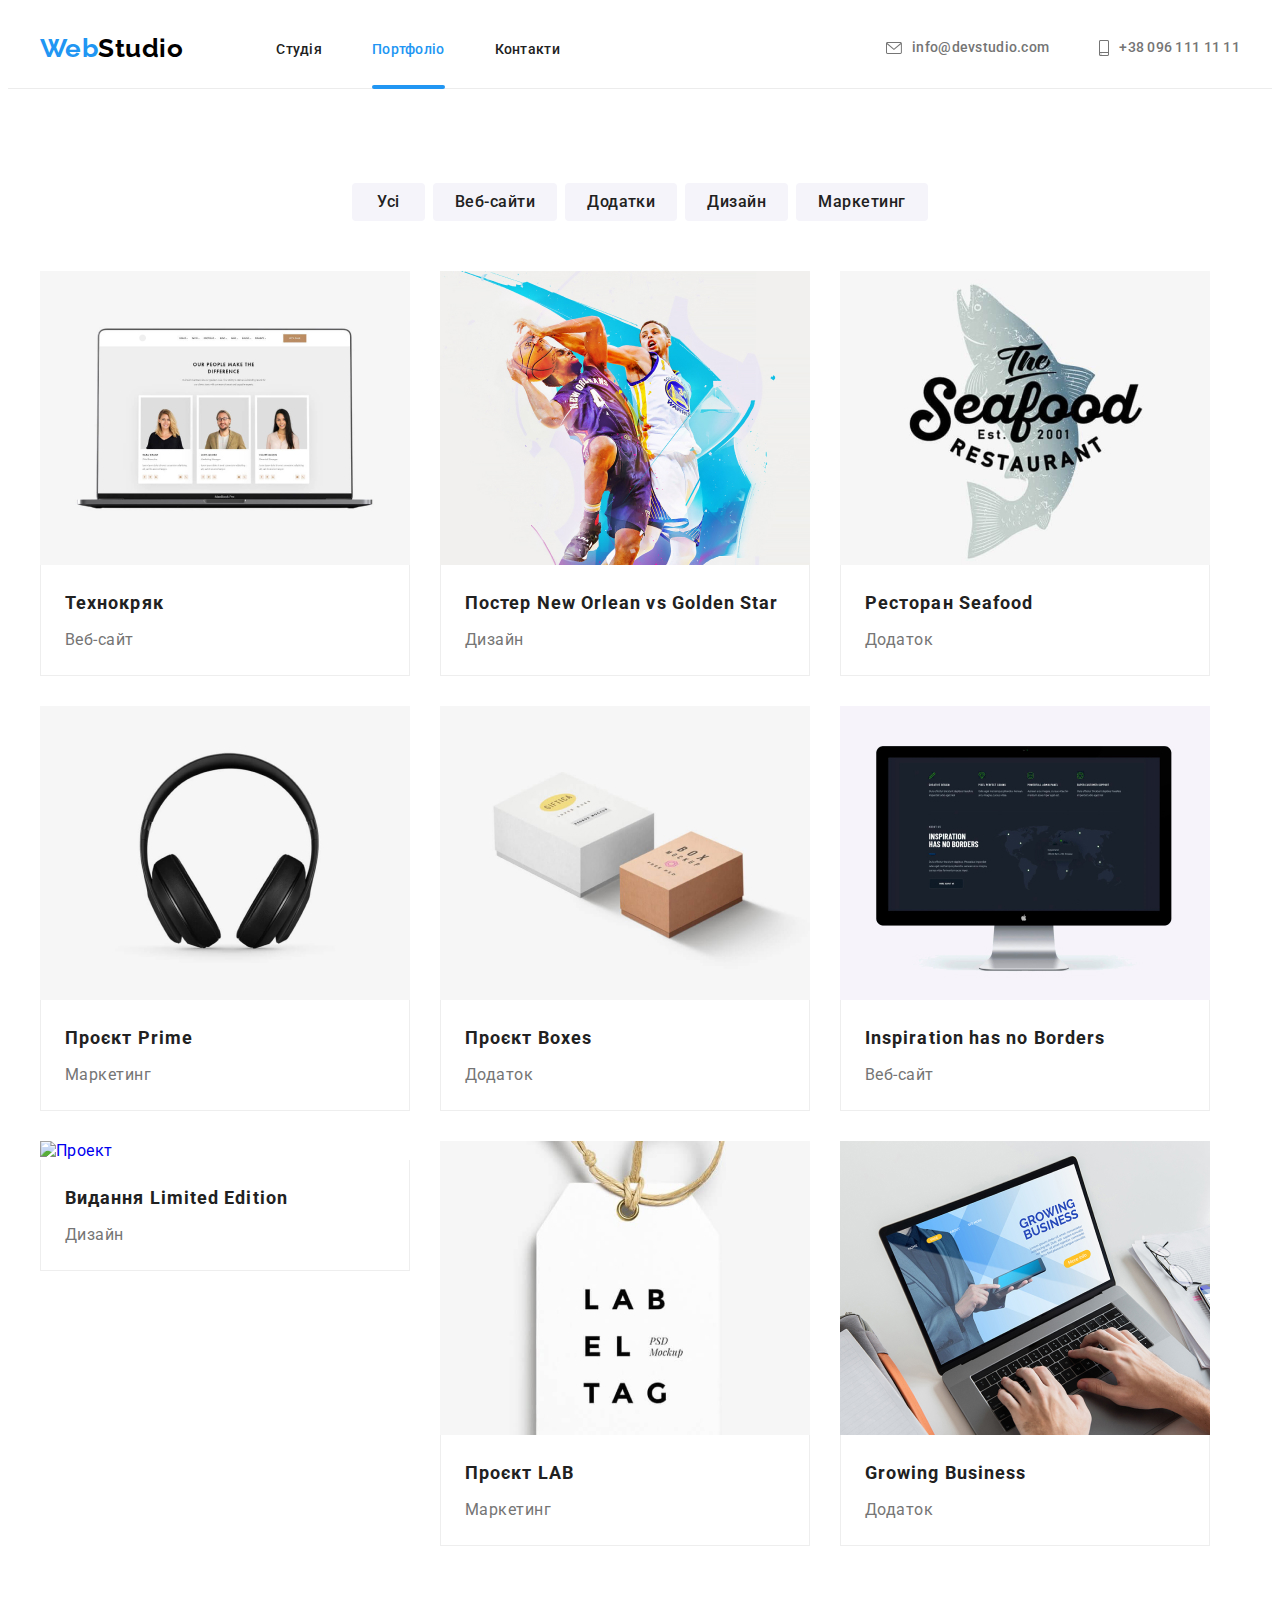
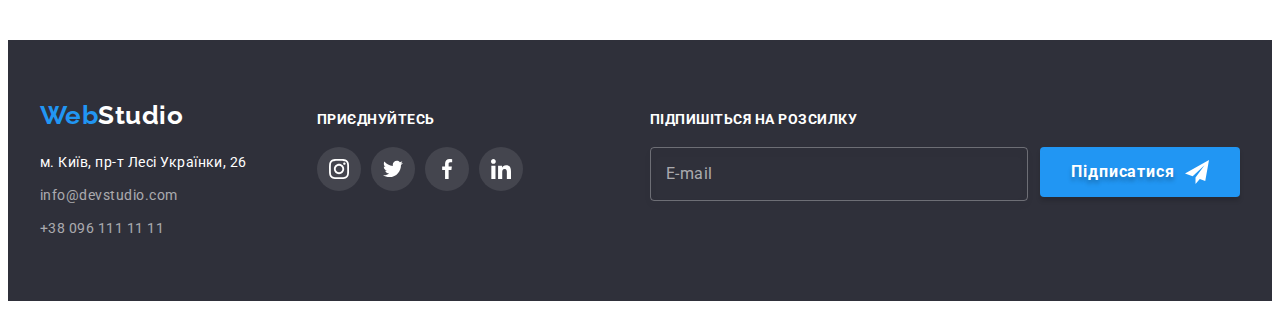
==== portfolio.html @ ade1cc15 "start" ====
<!DOCTYPE html>
<html lang="uk">
  <head>
    <meta charset="UTF-8" />
    <meta http-equiv="X-UA-Compatible" content="IE=edge" />
    <meta name="viewport" content="width=device-width, initial-scale=1.0" />
    <title>Портфоліо</title>
    <link rel="preconnect" href="https://fonts.googleapis.com" />
    <link rel="preconnect" href="https://fonts.gstatic.com" crossorigin />
    <link
      href="https://fonts.googleapis.com/css2?family=Raleway:wght@700&family=Roboto:wght@400;500;700;900&display=swap"
      rel="stylesheet"
    />
    <link
      rel="stylesheet"
      href="https://cdnjs.cloudflare.com/ajax/libs/modern-normalize/1.1.0/modern-normalize.min.css"
      integrity="sha512-wpPYUAdjBVSE4KJnH1VR1HeZfpl1ub8YT/NKx4PuQ5NmX2tKuGu6U/JRp5y+Y8XG2tV+wKQpNHVUX03MfMFn9Q=="
      crossorigin="anonymous"
      referrerpolicy="no-referrer"
    />
    <link rel="stylesheet" href="./css/main.min.css" />
  </head>
  <body>
    <header class="header">
      <div class="container header__container">
        <a class="logo header__logo" href="./index.html"
          >Web<span class="logo-part--color-dark">Studio</span></a
        >

        <nav class="navigation">
          <ul class="menu">
            <li class="menu__item"><a href="./index.html" class="menu__link">Студія</a></li>
            <li class="menu__item">
              <a href="./portfolio.html" class="menu__link current">Портфоліо</a>
            </li>
            <li class="menu__item"><a href="#" class="menu__link">Контакти</a></li>
          </ul>
        </nav>

        <ul class="contacts header__contacts">
          <li class="contacts__item">
            <a class="contacts__link" href="mailto:info@devstudio.com">
              <svg class="contacts__icon" width="16" height="12">
                <use href="./images/symbol-defs.svg#icon-mail-1"></use>
              </svg>
              info@devstudio.com</a
            >
          </li>
          <li class="contacts__item">
            <a class="contacts__link" href="tel:+380961111111">
              <svg class="contacts__icon" width="10" height="16">
                <use href="./images/symbol-defs.svg#icon-tell-1"></use>
              </svg>
              +38 096 111 11 11</a
            >
          </li>
        </ul>
      </div>
    </header>

    <main>
      <!--Портфоліо-->
      <section class="portfolio section">
        <div class="container">
          <h1 class="title-section hidden">Portfolio</h1>

          <ul class="filters-list">
            <li>
              <button type="button" class="btn-secondary btn-secondary--all">Усі</button>
            </li>
            <li>
              <button type="button" class="btn-secondary">Веб-сайти</button>
            </li>
            <li>
              <button type="button" class="btn-secondary">Додатки</button>
            </li>
            <li>
              <button type="button" class="btn-secondary">Дизайн</button>
            </li>
            <li>
              <button type="button" class="btn-secondary">Маркетинг</button>
            </li>
          </ul>

          <ul class="grid-portfolio">
            <li class="grid-portfolio__item">
              <article class="project">
                <a href="#" class="project__link">
                  <div class="thumb">
                    <img
                      class="thumb__image"
                      src="./images/project-1.jpg"
                      alt="Проект"
                      width="370"
                    />
                    <p class="thumb__overlay">
                      Ресурс пропонує комплексні пропозиції з різним рівнем функціоналу та сервісів. Все це дозволить відвідувачу отримати вичерпні відомості про компанію чи приватну особу.
                    </p>
                  </div>
                  <div class="project__card">
                    <h2 class="project__card-title">Технокряк</h2>
                    <p class="project__card-text">Веб-сайт</p>
                  </div>
                </a>
              </article>
            </li>

            <li class="grid-portfolio__item">
              <article class="project">
                <a href="#" class="project__link">
                  <div class="thumb">
                    <img
                      class="thumb__image"
                      src="./images/project-2.jpg"
                      alt="Проект"
                      width="370"
                    />
                    <p class="thumb__overlay">
                      Lorem ipsum dolor sit, amet consectetur adipisicing elit. Magni aspernatur
                      totam maxime molestias porro labore sed? Aliquid rerum adipisci nulla? Itaque
                      suscipit beatae, nulla quo dolore illum in eum neque placeat recusandae.
                    </p>
                  </div>
                  <div class="project__card">
                    <h2 class="project__card-title">Постер New Orlean vs Golden Star</h2>
                    <p class="project__card-text">Дизайн</p>
                  </div>
                </a>
              </article>
            </li>

            <li class="grid-portfolio__item">
              <article class="project">
                <a href="#" class="project__link">
                  <div class="thumb">
                    <img
                      class="thumb__image"
                      src="./images/project-3.jpg"
                      alt="Проект"
                      width="370"
                    />
                    <p class="thumb__overlay">
                      Lorem ipsum dolor sit amet consectetur adipisicing elit. Cupiditate architecto
                      quia porro consequatur maxime corrupti libero soluta, nulla enim numquam
                      ratione at!
                    </p>
                  </div>
                  <div class="project__card">
                    <h2 class="project__card-title">Ресторан Seafood</h2>
                    <p class="project__card-text">Додаток</p>
                  </div>
                </a>
              </article>
            </li>

            <li class="grid-portfolio__item">
              <article class="project">
                <a href="#" class="project__link">
                  <div class="thumb">
                    <img
                      class="thumb__image"
                      src="./images/project-4.jpg"
                      alt="Проект"
                      width="370"
                    />
                    <p class="thumb__overlay">
                      Lorem ipsum dolor, sit amet consectetur adipisicing elit. Saepe beatae
                      suscipit quos fugit maxime. Expedita ex pariatur repellendus nobis quia fugiat
                      nostrum?
                    </p>
                  </div>
                  <div class="project__card">
                    <h2 class="project__card-title">Проєкт Prime</h2>
                    <p class="project__card-text">Маркетинг</p>
                  </div>
                </a>
              </article>
            </li>

            <li class="grid-portfolio__item">
              <article class="project">
                <a href="#" class="project__link">
                  <div class="thumb">
                    <img
                      class="thumb__image"
                      src="./images/project-5.jpg"
                      alt="Проект"
                      width="370"
                    />
                    <p class="thumb__overlay">
                      Lorem ipsum dolor sit, amet consectetur adipisicing elit. Modi fugit,
                      aspernatur laudantium ex hic culpa dignissimos vel, asperiores earum
                      repudiandae corporis? Autem.
                    </p>
                  </div>
                  <div class="project__card">
                    <h2 class="project__card-title">Проєкт Boxes</h2>
                    <p class="project__card-text">Додаток</p>
                  </div>
                </a>
              </article>
            </li>

            <li class="grid-portfolio__item">
              <article class="project">
                <a href="#" class="project__link">
                  <div class="thumb">
                    <img
                      class="thumb__image"
                      src="./images/project-6.jpg"
                      alt="Проект"
                      width="370"
                    />
                    <p class="thumb__overlay">
                      Lorem ipsum dolor sit, amet consectetur adipisicing elit. Quidem, temporibus!
                      Architecto quasi doloremque temporibus iure, ut deleniti. Deserunt, neque
                      vitae? Rem, alias!
                    </p>
                  </div>
                  <div class="project__card">
                    <h2 class="project__card-title">Inspiration has no Borders</h2>
                    <p class="project__card-text">Веб-сайт</p>
                  </div>
                </a>
              </article>
            </li>

            <li class="grid-portfolio__item">
              <article class="project">
                <a href="#" class="project__link">
                  <div class="thumb">
                    <img
                      class="thumb__image"
                      src="./images/project-7.jpg"
                      alt="Проект"
                      width="370"
                    />
                    <p class="thumb__overlay">
                      Lorem ipsum dolor sit amet consectetur adipisicing elit. Voluptas molestiae nobis distinctio officia veritatis quisquam nostrum, velit tempore dolorum. Cumque, dolorem similique.
                    </p>
                  </div>
                  <div class="project__card">
                    <h2 class="project__card-title">Видання Limited Edition</h2>
                    <p class="project__card-text">Дизайн</p>
                  </div>
                </a>
              </article>
            </li>

            <li class="grid-portfolio__item">
              <article class="project">
                <a href="#" class="project__link">
                  <div class="thumb">
                    <img
                      class="thumb__image"
                      src="./images/project-8.jpg"
                      alt="Проект"
                      width="370"
                    />
                    <p class="thumb__overlay">
                      Lorem ipsum dolor sit amet, consectetur adipisicing elit. Voluptatum at quam
                      ad. Impedit tenetur quidem itaque quaerat ipsa quasi sequi quia nesciunt.
                    </p>
                  </div>
                  <div class="project__card">
                    <h2 class="project__card-title">Проєкт LAB</h2>
                    <p class="project__card-text">Маркетинг</p>
                  </div>
                </a>
              </article>
            </li>

            <li class="grid-portfolio__item">
              <article class="project">
                <a href="#" class="project__link">
                  <div class="thumb">
                    <img
                      class="thumb__image"
                      src="./images/project-9.jpg"
                      alt="Проект"
                      width="370"
                    />
                    <p class="thumb__overlay">
                      Lorem ipsum dolor, sit amet consectetur adipisicing elit. Eligendi nemo
                      expedita ipsam quasi illo iure, nostrum sint quidem labore saepe. Fuga, sequi!
                    </p>
                  </div>
                  <div class="project__card">
                    <h2 class="project__card-title">Growing Business</h2>
                    <p class="project__card-text">Додаток</p>
                  </div>
                </a>
              </article>
            </li>
          </ul>
        </div>
      </section>
    </main>

    <footer class="footer">
      <div class="container footer__container">
        <div class="footer__logo-address-wrap">
          <a class="logo footer__logo" href="./index.html"
            >Web<span class="logo-part--color-light">Studio</span></a
          >
          <address class="address">
            <ul class="address__list">
              <li class="address__item">
                <a
                  class="address__link-address"
                  href="https://goo.gl/maps/nndKzAuQ2RMjYdHf6"
                  target="_blank"
                  rel="noreferrer noopener"
                  >м. Київ, пр-т Лесі Українки, 26</a
                >
              </li>
              <li class="address__item">
                <a href="mailto:info@devstudio.com" class="address__link">info@devstudio.com</a>
              </li>
              <li class="address__item">
                <a href="tel:+380961111111" class="address__link">+38 096 111 11 11</a>
              </li>
            </ul>
          </address>
        </div>

        <div class="social footer__social">
          <p class="social__title">приєднуйтесь</p>
          <ul class="social__list">
            <li class="social__item">
              <a class="social__link" href="#" target="_blank" rel="noreferrer noopener">
                <svg class="social__icon" width="20" height="20">
                  <use href="./images/symbol-defs.svg#icon-instagram-1"></use>
                </svg>
              </a>
            </li>
            <li class="social__item">
              <a class="social__link" href="#" target="_blank" rel="noreferrer noopener">
                <svg class="social__icon" width="20" height="20">
                  <use href="./images/symbol-defs.svg#icon-twiter-1"></use>
                </svg>
              </a>
            </li>
            <li class="social__item">
              <a class="social__link" href="#" target="_blank" rel="noreferrer noopener">
                <svg class="social__icon" width="20" height="20">
                  <use href="./images/symbol-defs.svg#icon-facebook-1"></use>
                </svg>
              </a>
            </li>
            <li class="social__item">
              <a class="social__link" href="#" target="_blank" rel="noreferrer noopener">
                <svg class="social__icon" width="20" height="20">
                  <use href="./images/symbol-defs.svg#icon-linkedin-1"></use>
                </svg>
              </a>
            </li>
          </ul>
        </div>

        <div class="form-wrap footer__form-wrap">
          <p class="form-wrap_title">Підпишіться на розсилку</p>
          <form class="footer-form">
            <div class="footer-form__field">
              <input
                type="email"
                class="footer-form__input"
                name="email"
                id="footer-email"
                placeholder=" "
                required
              />
              <label for="footer-email" class="footer-form__label">E-mail</label>
            </div>

            <!-- <label class="footer-input-label">
              <input type="email" class="footer-input" name="email" placeholder="E-mail" />
            </label> -->

            <button class="btn-primary footer-form__btn-primary" type="submit">
              Підписатися
              <svg class="footer-btn-icon" width="24" height="24">
                <use href="./images/symbol-defs.svg#icon-send"></use>
              </svg>
            </button>
          </form>
        </div>
      </div>
    </footer>
  </body>
</html>
---- css/main.min.css ----
:root{--primary-text-color: #757575;--title-text-color: #212121;--accent-color: #2196f3;--primary-white-color: #ffffff;--tra: 250ms cubic-bezier(0.4, 0, 0.2, 1)}h1,h2,h3,h4,h5,h6,p{margin:0}ul{list-style:none;margin:0;padding:0}.link{text-decoration:none}img{display:block;max-width:100%;height:auto}.hidden{position:absolute;width:1px;height:1px;margin:-1px;padding:0;overflow:hidden;border:0;clip:rect(0 0 0 0)}body{background-color:var(--primary-white-color);color:var(--primary-text-color);font-family:"Roboto",sans-serif;letter-spacing:.03em}.container{width:1200px;padding-left:15px;padding-right:15px;margin:0 auto}.logo{color:var(--accent-color);font-family:"Raleway",sans-serif;font-weight:700;font-size:26px;line-height:1.19;text-decoration:none}.logo-part--color-dark{color:#000}.logo-part--color-light{color:var(--primary-white-color)}.btn-primary{cursor:pointer;width:216px;height:50px;color:var(--primary-white-color);background-color:var(--accent-color);font-family:inherit;font-weight:700;font-size:16px;line-height:1.88;letter-spacing:.06em;text-shadow:0px 4px 4px rgba(0,0,0,.25);border:none;border-radius:4px;-webkit-box-shadow:0px 4px 4px rgba(0,0,0,.15);box-shadow:0px 4px 4px rgba(0,0,0,.15);-webkit-transition:background-color var(--tra);transition:background-color var(--tra)}.btn-primary:hover,.btn-primary:focus{background-color:#188ce8}.btn-secondary{cursor:pointer;padding:6px 22px;color:var(--title-text-color);background-color:#f5f4fa;font-family:inherit;font-weight:500;font-size:16px;line-height:1.63;letter-spacing:.03em;border:none;border-radius:4px;-webkit-transition:color var(--tra),background-color var(--tra),-webkit-box-shadow var(--tra);transition:color var(--tra),background-color var(--tra),-webkit-box-shadow var(--tra);transition:color var(--tra),background-color var(--tra),box-shadow var(--tra);transition:color var(--tra),background-color var(--tra),box-shadow var(--tra),-webkit-box-shadow var(--tra)}.btn-secondary:hover,.btn-secondary:focus{color:var(--primary-white-color);background-color:var(--accent-color);-webkit-box-shadow:0px 3px 1px rgba(0,0,0,.1),0px 1px 2px rgba(0,0,0,.08),0px 2px 2px rgba(0,0,0,.12);box-shadow:0px 3px 1px rgba(0,0,0,.1),0px 1px 2px rgba(0,0,0,.08),0px 2px 2px rgba(0,0,0,.12)}.btn-secondary--all{padding:6px 25px}.section{padding-top:94px;padding-bottom:94px}.title-section{color:var(--title-text-color);font-size:36px;line-height:1.17;text-align:center}.backdrop{position:fixed;top:0;left:0;width:100%;height:100%;background-color:rgba(0,0,0,.2);-webkit-transition:opacity var(--tra),visibility var(--tra);transition:opacity var(--tra),visibility var(--tra)}.backdrop.is-hidden{opacity:0;visibility:hidden;pointer-events:none}.modal{position:absolute;top:50%;left:50%;-webkit-transform:translate(-50%, -50%) scale(1) rotate(0);transform:translate(-50%, -50%) scale(1) rotate(0);-webkit-transition:border-radius var(--tra),-webkit-transform var(--tra),-webkit-box-shadow var(--tra);transition:border-radius var(--tra),-webkit-transform var(--tra),-webkit-box-shadow var(--tra);transition:transform var(--tra),border-radius var(--tra),box-shadow var(--tra);transition:transform var(--tra),border-radius var(--tra),box-shadow var(--tra),-webkit-transform var(--tra),-webkit-box-shadow var(--tra);padding:40px;min-width:528px;min-height:581px;background-color:var(--primary-white-color);border-radius:4px;-webkit-box-shadow:0px 1px 3px rgba(0,0,0,.12),0px 1px 1px rgba(0,0,0,.14),0px 2px 1px rgba(0,0,0,.2);box-shadow:0px 1px 3px rgba(0,0,0,.12),0px 1px 1px rgba(0,0,0,.14),0px 2px 1px rgba(0,0,0,.2)}.backdrop.is-hidden .modal{-webkit-transform:translate(-50%, -50%) scale(1.5) rotate(-360deg);transform:translate(-50%, -50%) scale(1.5) rotate(-360deg);border-radius:50%}.modal-close{position:absolute;top:8px;right:8px;width:30px;height:30px;display:-webkit-box;display:-ms-flexbox;display:flex;-webkit-box-pack:center;-ms-flex-pack:center;justify-content:center;-webkit-box-align:center;-ms-flex-align:center;align-items:center;cursor:pointer;color:#000;background-color:var(--primary-white-color);border:1px solid rgba(0,0,0,.1);border-radius:50%;-webkit-transition:background-color var(--tra),color var(--tra);transition:background-color var(--tra),color var(--tra)}.modal-close:hover,.modal-close:focus{color:var(--accent-color)}.modal-close-icon{fill:currentColor}.modal-title{font-weight:700;font-size:20px;line-height:1.15;text-align:center;color:var(--title-text-color);margin-bottom:12px}.input-label{display:block;margin-bottom:4px;font-size:12px;line-height:1.1666666667;letter-spacing:.01em}.form-field{position:relative;margin-bottom:10px}.form-input{width:100%;height:40px;padding-left:42px;color:#000;border:1px solid rgba(33,33,33,.2);border-radius:4px;background-color:rgba(0,0,0,0);outline:rgba(0,0,0,0);-webkit-transition:border-color var(--tra);transition:border-color var(--tra)}.form-input:focus{border-color:var(--accent-color)}.form-input:not(:focus):not(:-moz-placeholder-shown):invalid{border:1px solid rgba(235,16,16,.781)}.form-input:not(:focus):not(:-ms-input-placeholder):invalid{border:1px solid rgba(235,16,16,.781)}.form-input:not(:focus):not(:placeholder-shown):invalid{border:1px solid rgba(235,16,16,.781)}.form-icon{position:absolute;left:12px;top:50%;-webkit-transform:translateY(-50%);transform:translateY(-50%);-webkit-transition:fill var(--tra);transition:fill var(--tra)}.form-input:focus+.form-icon{fill:var(--accent-color)}.form-comment{width:100%;height:120px;padding:12px 16px;margin-bottom:20px;border:1px solid rgba(33,33,33,.2);border-radius:4px;resize:none;background-color:rgba(0,0,0,0);outline:rgba(0,0,0,0);-webkit-transition:border-color var(--tra);transition:border-color var(--tra)}.form-comment:focus{border-color:var(--accent-color)}.form-comment::-webkit-input-placeholder{font-size:12px;line-height:1.1666666667;letter-spacing:.01em;color:rgba(117,117,117,.5)}.form-comment::-moz-placeholder{font-size:12px;line-height:1.1666666667;letter-spacing:.01em;color:rgba(117,117,117,.5)}.form-comment:-ms-input-placeholder{font-size:12px;line-height:1.1666666667;letter-spacing:.01em;color:rgba(117,117,117,.5)}.form-comment::-ms-input-placeholder{font-size:12px;line-height:1.1666666667;letter-spacing:.01em;color:rgba(117,117,117,.5)}.form-comment::placeholder{font-size:12px;line-height:1.1666666667;letter-spacing:.01em;color:rgba(117,117,117,.5)}.form-checkbox{position:absolute;left:25px;top:10px}.checkbox-label{position:relative;display:-webkit-box;display:-ms-flexbox;display:flex;-webkit-box-pack:center;-ms-flex-pack:center;justify-content:center;-webkit-box-align:center;-ms-flex-align:center;align-items:center;margin-bottom:30px;font-size:14px;line-height:1.7142857143}.checkbox-icon{width:16px;height:15px;margin-right:7px;border:2px solid var(--title-text-color);border-radius:2px;-webkit-box-shadow:0px 4px 4px rgba(0,0,0,.25);box-shadow:0px 4px 4px rgba(0,0,0,.25);display:-webkit-box;display:-ms-flexbox;display:flex;-webkit-box-pack:center;-ms-flex-pack:center;justify-content:center;-webkit-box-align:center;-ms-flex-align:center;align-items:center;fill:rgba(0,0,0,0);-webkit-transition:background-color var(--tra),border var(--tra),fill var(--tra),border-color var(--tra),-webkit-box-shadow var(--tra);transition:background-color var(--tra),border var(--tra),fill var(--tra),border-color var(--tra),-webkit-box-shadow var(--tra);transition:background-color var(--tra),border var(--tra),box-shadow var(--tra),fill var(--tra),border-color var(--tra);transition:background-color var(--tra),border var(--tra),box-shadow var(--tra),fill var(--tra),border-color var(--tra),-webkit-box-shadow var(--tra)}.form-checkbox:checked+.checkbox-icon{background-color:var(--accent-color);border:none;-webkit-box-shadow:none;box-shadow:none;fill:var(--primary-white-color)}.form-checkbox:focus+.checkbox-icon{border-color:var(--accent-color)}.checkbox-label .checkbox-policy{display:block;margin-left:7px;text-decoration:underline;color:var(--accent-color)}.modal .btn-primary{width:200px;display:block;margin:0 auto}.header{border-bottom:1px solid #ececec}.header__container{display:-webkit-box;display:-ms-flexbox;display:flex;-webkit-box-align:center;-ms-flex-align:center;align-items:center}.header__logo{margin-right:93px}.menu{display:-webkit-box;display:-ms-flexbox;display:flex;gap:50px}.menu__link{padding-top:32px;padding-bottom:32px;color:var(--title-text-color);font-weight:500;font-size:14px;line-height:1.14;letter-spacing:.02em;text-decoration:none;-webkit-transition:color var(--tra);transition:color var(--tra)}.menu__link:hover,.menu__link:focus{color:var(--accent-color)}.menu__link.current{position:relative;color:var(--accent-color)}.menu__link.current::after{position:absolute;left:0;bottom:0;content:"";width:100%;height:4px;background-color:var(--accent-color);border-radius:2px}.contacts{display:-webkit-box;display:-ms-flexbox;display:flex;gap:50px}.header__contacts{margin-left:auto}.contacts__link{display:-webkit-box;display:-ms-flexbox;display:flex;gap:10px;-webkit-box-pack:center;-ms-flex-pack:center;justify-content:center;-webkit-box-align:center;-ms-flex-align:center;align-items:center;padding-top:32px;padding-bottom:32px;color:var(--primary-text-color);font-weight:500;font-size:14px;line-height:1.14;letter-spacing:.02em;text-decoration:none;-webkit-transition:color var(--tra);transition:color var(--tra)}.contacts__link:hover,.contacts__link:focus{color:var(--accent-color)}.contacts__icon{fill:currentColor}.hero{max-width:1600px;height:600px;margin:0 auto;padding-top:200px;padding-bottom:200px;text-align:center;background-color:#c4c4c4;background-image:-webkit-gradient(linear, left top, left bottom, from(rgba(47, 48, 58, 0.4)), to(rgba(47, 48, 58, 0.4))),url(../images/header-img.jpg);background-image:linear-gradient(rgba(47, 48, 58, 0.4), rgba(47, 48, 58, 0.4)),url(../images/header-img.jpg);background-repeat:no-repeat;background-position:center;background-size:cover}.hero__title{margin-bottom:30px;color:var(--primary-white-color);font-weight:900;font-size:44px;line-height:1.36;letter-spacing:.06em;text-transform:uppercase}.feature__list{display:-webkit-box;display:-ms-flexbox;display:flex;gap:30px}.feature__item{display:block;width:calc((100% - 90px)/4)}.feature__icon-wrap{height:120px;display:-webkit-box;display:-ms-flexbox;display:flex;-webkit-box-pack:center;-ms-flex-pack:center;justify-content:center;-webkit-box-align:center;-ms-flex-align:center;align-items:center;margin-bottom:30px;background:#f5f4fa;border-radius:4px}.feature__title{margin-bottom:10px;color:var(--title-text-color);font-size:14px;line-height:1.14;text-transform:uppercase}.feature__text{font-size:14px;line-height:1.71}.job{padding-top:0}.title-section--job{margin-bottom:50px}.job__list{display:-webkit-box;display:-ms-flexbox;display:flex;gap:30px}.job__item{position:relative}.job__title{position:absolute;bottom:0;left:0;width:100%;padding-top:27px;padding-bottom:27px;color:var(--primary-white-color);font-size:14px;line-height:1.1428571429;text-align:center;text-transform:uppercase;background:rgba(47,48,58,.8)}.team{background:#f5f4fa}.title-section--team{margin-bottom:50px}.grid-team{display:-webkit-box;display:-ms-flexbox;display:flex;gap:30px}.grid-team__item{background:var(--primary-white-color);-webkit-box-shadow:0px 1px 3px rgba(0,0,0,.12),0px 1px 1px rgba(0,0,0,.14),0px 2px 1px rgba(0,0,0,.2);box-shadow:0px 1px 3px rgba(0,0,0,.12),0px 1px 1px rgba(0,0,0,.14),0px 2px 1px rgba(0,0,0,.2);border-radius:0px 0px 4px 4px}.person__card{padding-top:30px;padding-bottom:30px}.person__card-title{margin-bottom:10px;color:var(--title-text-color);font-weight:500;font-size:16px;line-height:1.19;text-align:center}.person__card-text{margin-bottom:16px;font-size:16px;line-height:1.19;text-align:center;letter-spacing:.03em}.soc-person{display:-webkit-box;display:-ms-flexbox;display:flex;-webkit-box-pack:center;-ms-flex-pack:center;justify-content:center;gap:10px}.soc-person__item{width:44px;height:44px}.soc-person__link{display:-webkit-box;display:-ms-flexbox;display:flex;-webkit-box-pack:center;-ms-flex-pack:center;justify-content:center;-webkit-box-align:center;-ms-flex-align:center;align-items:center;width:100%;height:100%;color:#afb1b8;background-color:var(--primary-white-color);border-radius:50%;-webkit-transition:color var(--tra),background-color var(--tra);transition:color var(--tra),background-color var(--tra)}.soc-person__link:hover,.soc-person__link:focus{color:var(--primary-white-color);background-color:var(--accent-color)}.soc-person__icon{fill:currentColor}.title-section--clients{margin-bottom:50px}.clients__list{display:-webkit-box;display:-ms-flexbox;display:flex;-webkit-box-pack:center;-ms-flex-pack:center;justify-content:center;gap:30px}.clients__item{width:170px;height:92px}.clients__link{display:-webkit-box;display:-ms-flexbox;display:flex;-webkit-box-pack:center;-ms-flex-pack:center;justify-content:center;-webkit-box-align:center;-ms-flex-align:center;align-items:center;width:100%;height:100%;color:#afb1b8;background-color:var(--primary-white-color);border:1px solid #afb1b8;border-radius:4px;-webkit-transition:color var(--tra),border-color var(--tra);transition:color var(--tra),border-color var(--tra)}.clients__link:hover,.clients__link:focus{color:var(--accent-color);border-color:var(--accent-color)}.clients__icon{fill:currentColor}.footer{padding-top:60px;padding-bottom:60px;background-color:#2f303a}.footer__container{display:-webkit-box;display:-ms-flexbox;display:flex;-webkit-box-align:baseline;-ms-flex-align:baseline;align-items:baseline}.footer__logo{display:block;margin-bottom:20px}.address__item{display:block}.address__item:not(:last-child){margin-bottom:9px}.address__link-address{color:var(--primary-white-color);font-style:normal;font-size:14px;line-height:1.71;text-decoration:none;-webkit-transition:color var(--tra);transition:color var(--tra)}.address__link-address:hover,.address__link-address:focus{color:var(--accent-color)}.address__link{color:rgba(255,255,255,.6);font-style:normal;font-size:14px;line-height:1.71;text-decoration:none;-webkit-transition:color var(--tra);transition:color var(--tra)}.address__link:hover,.address__link:focus{color:var(--accent-color)}.footer__social{margin-left:70px}.social__title,.form-wrap_title{margin-bottom:20px;font-weight:700;font-size:14px;line-height:1.1428571429;text-transform:uppercase;color:var(--primary-white-color)}.social__list{display:-webkit-box;display:-ms-flexbox;display:flex;gap:10px}.social__item{width:44px;height:44px}.social__link{display:-webkit-box;display:-ms-flexbox;display:flex;-webkit-box-pack:center;-ms-flex-pack:center;justify-content:center;-webkit-box-align:center;-ms-flex-align:center;align-items:center;width:100%;height:100%;color:var(--primary-white-color);background-color:rgba(255,255,255,.1);border-radius:50%;-webkit-transition:background-color var(--tra);transition:background-color var(--tra)}.social__link:hover,.social__link:focus{background-color:var(--accent-color)}.social__icon{fill:currentColor}.footer__form-wrap{margin-left:auto}.footer-form{display:-webkit-box;display:-ms-flexbox;display:flex;gap:12px}.footer-form__field{position:relative}.footer-form__input{width:358px;height:50px;padding-left:16px;font-size:16px;line-height:1.25;letter-spacing:.03em;color:rgba(255,255,255,.6);border:1px solid rgba(255,255,255,.3);-webkit-filter:drop-shadow(0px 4px 4px rgba(0, 0, 0, 0.15));filter:drop-shadow(0px 4px 4px rgba(0, 0, 0, 0.15));border-radius:4px;background-color:rgba(0,0,0,0);outline:rgba(0,0,0,0);-webkit-transition:border-color var(--tra);transition:border-color var(--tra)}.footer-form__input:not(:focus):not(:-moz-placeholder-shown):invalid{border:1px solid rgba(235,16,16,.781)}.footer-form__input:not(:focus):not(:-ms-input-placeholder):invalid{border:1px solid rgba(235,16,16,.781)}.footer-form__input:not(:focus):not(:placeholder-shown):invalid{border:1px solid rgba(235,16,16,.781)}.footer-form__input:focus{border-color:var(--accent-color)}.footer-form__label{position:absolute;left:16px;top:50%;-webkit-transform:translateY(-50%);transform:translateY(-50%);font-size:16px;line-height:1.25;letter-spacing:.03em;color:rgba(255,255,255,.6);-webkit-transition:color var(--tra),-webkit-transform var(--tra);transition:color var(--tra),-webkit-transform var(--tra);transition:transform var(--tra),color var(--tra);transition:transform var(--tra),color var(--tra),-webkit-transform var(--tra)}.footer-form__input:not(:-moz-placeholder-shown)+.footer-form__label{transform:translateY(-44px);color:var(--accent-color)}.footer-form__input:not(:-ms-input-placeholder)+.footer-form__label{transform:translateY(-44px);color:var(--accent-color)}.footer-form__input:focus+.footer-form__label,.footer-form__input:not(:placeholder-shown)+.footer-form__label{-webkit-transform:translateY(-44px);transform:translateY(-44px);color:var(--accent-color)}.footer-form__input:not(:focus)+.footer-form__label{color:rgba(255,255,255,.6)}.footer-form__btn-primary{display:-webkit-box;display:-ms-flexbox;display:flex;gap:10px;-webkit-box-pack:center;-ms-flex-pack:center;justify-content:center;-webkit-box-align:center;-ms-flex-align:center;align-items:center;width:200px}.footer-btn-icon{fill:var(--primary-white-color)}.filters-list{margin-bottom:50px;display:-webkit-box;display:-ms-flexbox;display:flex;gap:8px;-webkit-box-pack:center;-ms-flex-pack:center;justify-content:center}.grid-portfolio{display:-webkit-box;display:-ms-flexbox;display:flex;gap:30px;-ms-flex-wrap:wrap;flex-wrap:wrap}.project__link{display:block;text-decoration:none;-webkit-transition:-webkit-box-shadow var(--tra);transition:-webkit-box-shadow var(--tra);transition:box-shadow var(--tra);transition:box-shadow var(--tra), -webkit-box-shadow var(--tra)}.project__link:hover,.project__link:focus{-webkit-box-shadow:0px 1px 1px rgba(0,0,0,.12),0px 4px 4px rgba(0,0,0,.06),1px 4px 6px rgba(0,0,0,.16);box-shadow:0px 1px 1px rgba(0,0,0,.12),0px 4px 4px rgba(0,0,0,.06),1px 4px 6px rgba(0,0,0,.16)}.thumb{position:relative;overflow:hidden}.thumb__overlay{position:absolute;left:0;bottom:0;width:100%;height:100%;padding:63px 24px;font-size:18px;line-height:1.5555555556;color:var(--primary-white-color);background-color:rgba(33,150,243,.9);overflow:auto;-webkit-transform:translateY(100%);transform:translateY(100%);-webkit-transition:-webkit-transform var(--tra);transition:-webkit-transform var(--tra);transition:transform var(--tra);transition:transform var(--tra), -webkit-transform var(--tra)}.project__link:hover .thumb__overlay,.project__link:focus .thumb__overlay{-webkit-transform:translateY(0);transform:translateY(0)}.project__card{padding:20px 24px;border:1px solid #eee;border-top:none}.project__card-title{margin-bottom:4px;color:var(--title-text-color);font-size:18px;line-height:2;letter-spacing:.06em}.project__card-text{color:var(--primary-text-color);font-size:16px;line-height:1.88}/*# sourceMappingURL=main.min.css.map */
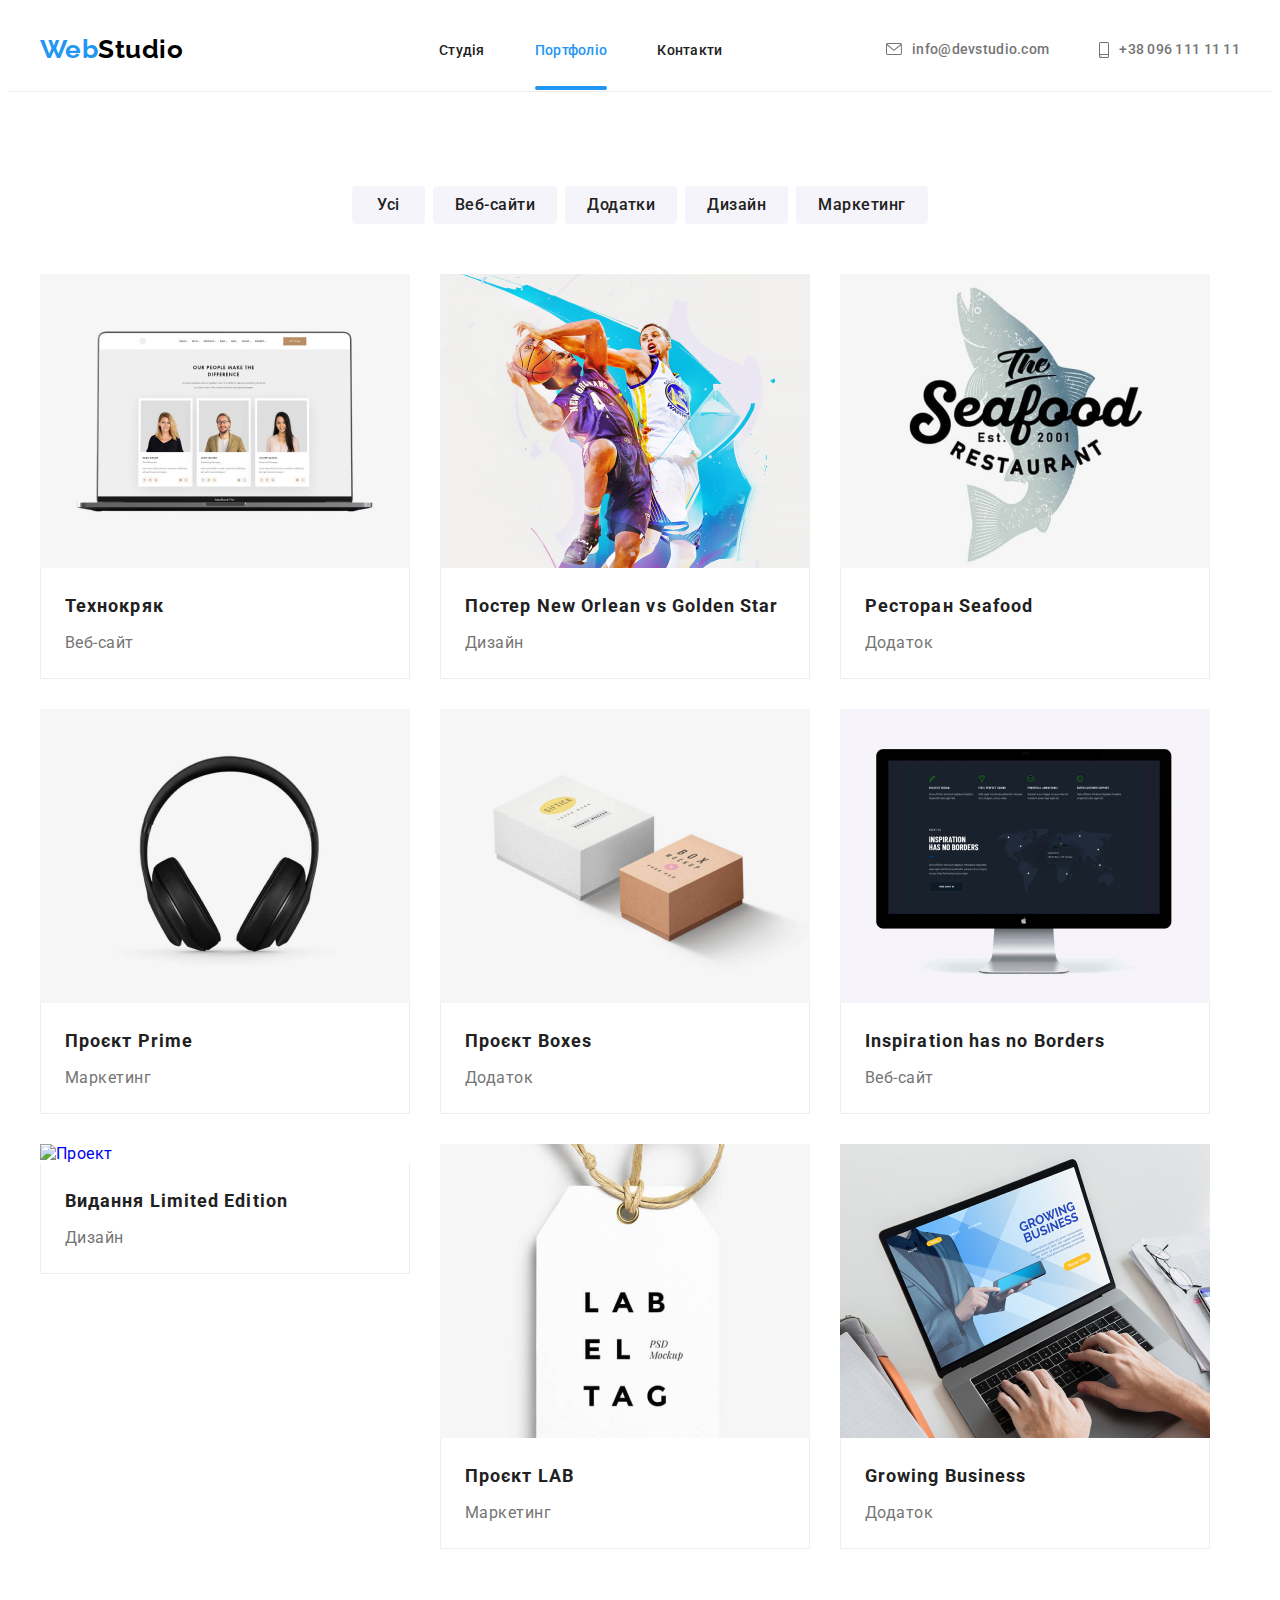
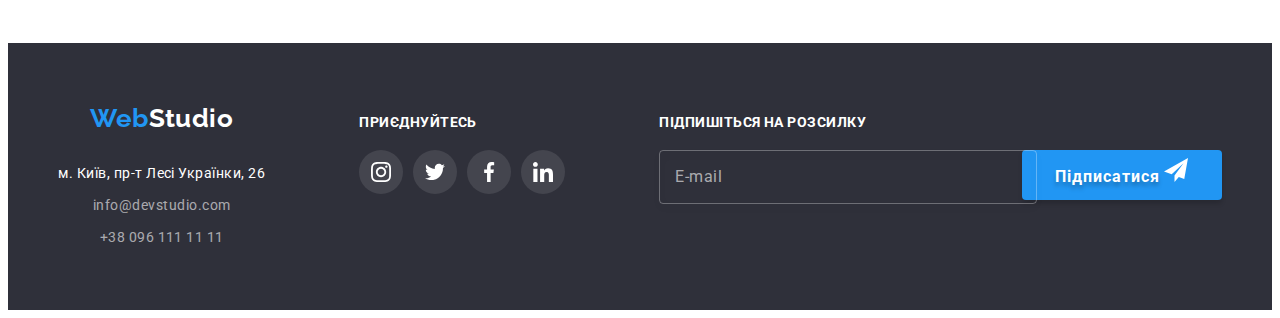
==== commit 72ab324b: "частина перша" ====
--- a/portfolio.html
+++ b/portfolio.html
@@ -2,8 +2,8 @@
 <html lang="uk">
   <head>
     <meta charset="UTF-8" />
+    <meta name="viewport" content="width=device-width, initial-scale=1.0" />
     <meta http-equiv="X-UA-Compatible" content="IE=edge" />
-    <meta name="viewport" content="width=device-width, initial-scale=1.0" />
     <title>Портфоліо</title>
     <link rel="preconnect" href="https://fonts.googleapis.com" />
     <link rel="preconnect" href="https://fonts.gstatic.com" crossorigin />
--- a/css/main.min.css
+++ b/css/main.min.css
@@ -1 +1 @@
-:root{--primary-text-color: #757575;--title-text-color: #212121;--accent-color: #2196f3;--primary-white-color: #ffffff;--tra: 250ms cubic-bezier(0.4, 0, 0.2, 1)}h1,h2,h3,h4,h5,h6,p{margin:0}ul{list-style:none;margin:0;padding:0}.link{text-decoration:none}img{display:block;max-width:100%;height:auto}.hidden{position:absolute;width:1px;height:1px;margin:-1px;padding:0;overflow:hidden;border:0;clip:rect(0 0 0 0)}body{background-color:var(--primary-white-color);color:var(--primary-text-color);font-family:"Roboto",sans-serif;letter-spacing:.03em}.container{width:1200px;padding-left:15px;padding-right:15px;margin:0 auto}.logo{color:var(--accent-color);font-family:"Raleway",sans-serif;font-weight:700;font-size:26px;line-height:1.19;text-decoration:none}.logo-part--color-dark{color:#000}.logo-part--color-light{color:var(--primary-white-color)}.btn-primary{cursor:pointer;width:216px;height:50px;color:var(--primary-white-color);background-color:var(--accent-color);font-family:inherit;font-weight:700;font-size:16px;line-height:1.88;letter-spacing:.06em;text-shadow:0px 4px 4px rgba(0,0,0,.25);border:none;border-radius:4px;-webkit-box-shadow:0px 4px 4px rgba(0,0,0,.15);box-shadow:0px 4px 4px rgba(0,0,0,.15);-webkit-transition:background-color var(--tra);transition:background-color var(--tra)}.btn-primary:hover,.btn-primary:focus{background-color:#188ce8}.btn-secondary{cursor:pointer;padding:6px 22px;color:var(--title-text-color);background-color:#f5f4fa;font-family:inherit;font-weight:500;font-size:16px;line-height:1.63;letter-spacing:.03em;border:none;border-radius:4px;-webkit-transition:color var(--tra),background-color var(--tra),-webkit-box-shadow var(--tra);transition:color var(--tra),background-color var(--tra),-webkit-box-shadow var(--tra);transition:color var(--tra),background-color var(--tra),box-shadow var(--tra);transition:color var(--tra),background-color var(--tra),box-shadow var(--tra),-webkit-box-shadow var(--tra)}.btn-secondary:hover,.btn-secondary:focus{color:var(--primary-white-color);background-color:var(--accent-color);-webkit-box-shadow:0px 3px 1px rgba(0,0,0,.1),0px 1px 2px rgba(0,0,0,.08),0px 2px 2px rgba(0,0,0,.12);box-shadow:0px 3px 1px rgba(0,0,0,.1),0px 1px 2px rgba(0,0,0,.08),0px 2px 2px rgba(0,0,0,.12)}.btn-secondary--all{padding:6px 25px}.section{padding-top:94px;padding-bottom:94px}.title-section{color:var(--title-text-color);font-size:36px;line-height:1.17;text-align:center}.backdrop{position:fixed;top:0;left:0;width:100%;height:100%;background-color:rgba(0,0,0,.2);-webkit-transition:opacity var(--tra),visibility var(--tra);transition:opacity var(--tra),visibility var(--tra)}.backdrop.is-hidden{opacity:0;visibility:hidden;pointer-events:none}.modal{position:absolute;top:50%;left:50%;-webkit-transform:translate(-50%, -50%) scale(1) rotate(0);transform:translate(-50%, -50%) scale(1) rotate(0);-webkit-transition:border-radius var(--tra),-webkit-transform var(--tra),-webkit-box-shadow var(--tra);transition:border-radius var(--tra),-webkit-transform var(--tra),-webkit-box-shadow var(--tra);transition:transform var(--tra),border-radius var(--tra),box-shadow var(--tra);transition:transform var(--tra),border-radius var(--tra),box-shadow var(--tra),-webkit-transform var(--tra),-webkit-box-shadow var(--tra);padding:40px;min-width:528px;min-height:581px;background-color:var(--primary-white-color);border-radius:4px;-webkit-box-shadow:0px 1px 3px rgba(0,0,0,.12),0px 1px 1px rgba(0,0,0,.14),0px 2px 1px rgba(0,0,0,.2);box-shadow:0px 1px 3px rgba(0,0,0,.12),0px 1px 1px rgba(0,0,0,.14),0px 2px 1px rgba(0,0,0,.2)}.backdrop.is-hidden .modal{-webkit-transform:translate(-50%, -50%) scale(1.5) rotate(-360deg);transform:translate(-50%, -50%) scale(1.5) rotate(-360deg);border-radius:50%}.modal-close{position:absolute;top:8px;right:8px;width:30px;height:30px;display:-webkit-box;display:-ms-flexbox;display:flex;-webkit-box-pack:center;-ms-flex-pack:center;justify-content:center;-webkit-box-align:center;-ms-flex-align:center;align-items:center;cursor:pointer;color:#000;background-color:var(--primary-white-color);border:1px solid rgba(0,0,0,.1);border-radius:50%;-webkit-transition:background-color var(--tra),color var(--tra);transition:background-color var(--tra),color var(--tra)}.modal-close:hover,.modal-close:focus{color:var(--accent-color)}.modal-close-icon{fill:currentColor}.modal-title{font-weight:700;font-size:20px;line-height:1.15;text-align:center;color:var(--title-text-color);margin-bottom:12px}.input-label{display:block;margin-bottom:4px;font-size:12px;line-height:1.1666666667;letter-spacing:.01em}.form-field{position:relative;margin-bottom:10px}.form-input{width:100%;height:40px;padding-left:42px;color:#000;border:1px solid rgba(33,33,33,.2);border-radius:4px;background-color:rgba(0,0,0,0);outline:rgba(0,0,0,0);-webkit-transition:border-color var(--tra);transition:border-color var(--tra)}.form-input:focus{border-color:var(--accent-color)}.form-input:not(:focus):not(:-moz-placeholder-shown):invalid{border:1px solid rgba(235,16,16,.781)}.form-input:not(:focus):not(:-ms-input-placeholder):invalid{border:1px solid rgba(235,16,16,.781)}.form-input:not(:focus):not(:placeholder-shown):invalid{border:1px solid rgba(235,16,16,.781)}.form-icon{position:absolute;left:12px;top:50%;-webkit-transform:translateY(-50%);transform:translateY(-50%);-webkit-transition:fill var(--tra);transition:fill var(--tra)}.form-input:focus+.form-icon{fill:var(--accent-color)}.form-comment{width:100%;height:120px;padding:12px 16px;margin-bottom:20px;border:1px solid rgba(33,33,33,.2);border-radius:4px;resize:none;background-color:rgba(0,0,0,0);outline:rgba(0,0,0,0);-webkit-transition:border-color var(--tra);transition:border-color var(--tra)}.form-comment:focus{border-color:var(--accent-color)}.form-comment::-webkit-input-placeholder{font-size:12px;line-height:1.1666666667;letter-spacing:.01em;color:rgba(117,117,117,.5)}.form-comment::-moz-placeholder{font-size:12px;line-height:1.1666666667;letter-spacing:.01em;color:rgba(117,117,117,.5)}.form-comment:-ms-input-placeholder{font-size:12px;line-height:1.1666666667;letter-spacing:.01em;color:rgba(117,117,117,.5)}.form-comment::-ms-input-placeholder{font-size:12px;line-height:1.1666666667;letter-spacing:.01em;color:rgba(117,117,117,.5)}.form-comment::placeholder{font-size:12px;line-height:1.1666666667;letter-spacing:.01em;color:rgba(117,117,117,.5)}.form-checkbox{position:absolute;left:25px;top:10px}.checkbox-label{position:relative;display:-webkit-box;display:-ms-flexbox;display:flex;-webkit-box-pack:center;-ms-flex-pack:center;justify-content:center;-webkit-box-align:center;-ms-flex-align:center;align-items:center;margin-bottom:30px;font-size:14px;line-height:1.7142857143}.checkbox-icon{width:16px;height:15px;margin-right:7px;border:2px solid var(--title-text-color);border-radius:2px;-webkit-box-shadow:0px 4px 4px rgba(0,0,0,.25);box-shadow:0px 4px 4px rgba(0,0,0,.25);display:-webkit-box;display:-ms-flexbox;display:flex;-webkit-box-pack:center;-ms-flex-pack:center;justify-content:center;-webkit-box-align:center;-ms-flex-align:center;align-items:center;fill:rgba(0,0,0,0);-webkit-transition:background-color var(--tra),border var(--tra),fill var(--tra),border-color var(--tra),-webkit-box-shadow var(--tra);transition:background-color var(--tra),border var(--tra),fill var(--tra),border-color var(--tra),-webkit-box-shadow var(--tra);transition:background-color var(--tra),border var(--tra),box-shadow var(--tra),fill var(--tra),border-color var(--tra);transition:background-color var(--tra),border var(--tra),box-shadow var(--tra),fill var(--tra),border-color var(--tra),-webkit-box-shadow var(--tra)}.form-checkbox:checked+.checkbox-icon{background-color:var(--accent-color);border:none;-webkit-box-shadow:none;box-shadow:none;fill:var(--primary-white-color)}.form-checkbox:focus+.checkbox-icon{border-color:var(--accent-color)}.checkbox-label .checkbox-policy{display:block;margin-left:7px;text-decoration:underline;color:var(--accent-color)}.modal .btn-primary{width:200px;display:block;margin:0 auto}.header{border-bottom:1px solid #ececec}.header__container{display:-webkit-box;display:-ms-flexbox;display:flex;-webkit-box-align:center;-ms-flex-align:center;align-items:center}.header__logo{margin-right:93px}.menu{display:-webkit-box;display:-ms-flexbox;display:flex;gap:50px}.menu__link{padding-top:32px;padding-bottom:32px;color:var(--title-text-color);font-weight:500;font-size:14px;line-height:1.14;letter-spacing:.02em;text-decoration:none;-webkit-transition:color var(--tra);transition:color var(--tra)}.menu__link:hover,.menu__link:focus{color:var(--accent-color)}.menu__link.current{position:relative;color:var(--accent-color)}.menu__link.current::after{position:absolute;left:0;bottom:0;content:"";width:100%;height:4px;background-color:var(--accent-color);border-radius:2px}.contacts{display:-webkit-box;display:-ms-flexbox;display:flex;gap:50px}.header__contacts{margin-left:auto}.contacts__link{display:-webkit-box;display:-ms-flexbox;display:flex;gap:10px;-webkit-box-pack:center;-ms-flex-pack:center;justify-content:center;-webkit-box-align:center;-ms-flex-align:center;align-items:center;padding-top:32px;padding-bottom:32px;color:var(--primary-text-color);font-weight:500;font-size:14px;line-height:1.14;letter-spacing:.02em;text-decoration:none;-webkit-transition:color var(--tra);transition:color var(--tra)}.contacts__link:hover,.contacts__link:focus{color:var(--accent-color)}.contacts__icon{fill:currentColor}.hero{max-width:1600px;height:600px;margin:0 auto;padding-top:200px;padding-bottom:200px;text-align:center;background-color:#c4c4c4;background-image:-webkit-gradient(linear, left top, left bottom, from(rgba(47, 48, 58, 0.4)), to(rgba(47, 48, 58, 0.4))),url(../images/header-img.jpg);background-image:linear-gradient(rgba(47, 48, 58, 0.4), rgba(47, 48, 58, 0.4)),url(../images/header-img.jpg);background-repeat:no-repeat;background-position:center;background-size:cover}.hero__title{margin-bottom:30px;color:var(--primary-white-color);font-weight:900;font-size:44px;line-height:1.36;letter-spacing:.06em;text-transform:uppercase}.feature__list{display:-webkit-box;display:-ms-flexbox;display:flex;gap:30px}.feature__item{display:block;width:calc((100% - 90px)/4)}.feature__icon-wrap{height:120px;display:-webkit-box;display:-ms-flexbox;display:flex;-webkit-box-pack:center;-ms-flex-pack:center;justify-content:center;-webkit-box-align:center;-ms-flex-align:center;align-items:center;margin-bottom:30px;background:#f5f4fa;border-radius:4px}.feature__title{margin-bottom:10px;color:var(--title-text-color);font-size:14px;line-height:1.14;text-transform:uppercase}.feature__text{font-size:14px;line-height:1.71}.job{padding-top:0}.title-section--job{margin-bottom:50px}.job__list{display:-webkit-box;display:-ms-flexbox;display:flex;gap:30px}.job__item{position:relative}.job__title{position:absolute;bottom:0;left:0;width:100%;padding-top:27px;padding-bottom:27px;color:var(--primary-white-color);font-size:14px;line-height:1.1428571429;text-align:center;text-transform:uppercase;background:rgba(47,48,58,.8)}.team{background:#f5f4fa}.title-section--team{margin-bottom:50px}.grid-team{display:-webkit-box;display:-ms-flexbox;display:flex;gap:30px}.grid-team__item{background:var(--primary-white-color);-webkit-box-shadow:0px 1px 3px rgba(0,0,0,.12),0px 1px 1px rgba(0,0,0,.14),0px 2px 1px rgba(0,0,0,.2);box-shadow:0px 1px 3px rgba(0,0,0,.12),0px 1px 1px rgba(0,0,0,.14),0px 2px 1px rgba(0,0,0,.2);border-radius:0px 0px 4px 4px}.person__card{padding-top:30px;padding-bottom:30px}.person__card-title{margin-bottom:10px;color:var(--title-text-color);font-weight:500;font-size:16px;line-height:1.19;text-align:center}.person__card-text{margin-bottom:16px;font-size:16px;line-height:1.19;text-align:center;letter-spacing:.03em}.soc-person{display:-webkit-box;display:-ms-flexbox;display:flex;-webkit-box-pack:center;-ms-flex-pack:center;justify-content:center;gap:10px}.soc-person__item{width:44px;height:44px}.soc-person__link{display:-webkit-box;display:-ms-flexbox;display:flex;-webkit-box-pack:center;-ms-flex-pack:center;justify-content:center;-webkit-box-align:center;-ms-flex-align:center;align-items:center;width:100%;height:100%;color:#afb1b8;background-color:var(--primary-white-color);border-radius:50%;-webkit-transition:color var(--tra),background-color var(--tra);transition:color var(--tra),background-color var(--tra)}.soc-person__link:hover,.soc-person__link:focus{color:var(--primary-white-color);background-color:var(--accent-color)}.soc-person__icon{fill:currentColor}.title-section--clients{margin-bottom:50px}.clients__list{display:-webkit-box;display:-ms-flexbox;display:flex;-webkit-box-pack:center;-ms-flex-pack:center;justify-content:center;gap:30px}.clients__item{width:170px;height:92px}.clients__link{display:-webkit-box;display:-ms-flexbox;display:flex;-webkit-box-pack:center;-ms-flex-pack:center;justify-content:center;-webkit-box-align:center;-ms-flex-align:center;align-items:center;width:100%;height:100%;color:#afb1b8;background-color:var(--primary-white-color);border:1px solid #afb1b8;border-radius:4px;-webkit-transition:color var(--tra),border-color var(--tra);transition:color var(--tra),border-color var(--tra)}.clients__link:hover,.clients__link:focus{color:var(--accent-color);border-color:var(--accent-color)}.clients__icon{fill:currentColor}.footer{padding-top:60px;padding-bottom:60px;background-color:#2f303a}.footer__container{display:-webkit-box;display:-ms-flexbox;display:flex;-webkit-box-align:baseline;-ms-flex-align:baseline;align-items:baseline}.footer__logo{display:block;margin-bottom:20px}.address__item{display:block}.address__item:not(:last-child){margin-bottom:9px}.address__link-address{color:var(--primary-white-color);font-style:normal;font-size:14px;line-height:1.71;text-decoration:none;-webkit-transition:color var(--tra);transition:color var(--tra)}.address__link-address:hover,.address__link-address:focus{color:var(--accent-color)}.address__link{color:rgba(255,255,255,.6);font-style:normal;font-size:14px;line-height:1.71;text-decoration:none;-webkit-transition:color var(--tra);transition:color var(--tra)}.address__link:hover,.address__link:focus{color:var(--accent-color)}.footer__social{margin-left:70px}.social__title,.form-wrap_title{margin-bottom:20px;font-weight:700;font-size:14px;line-height:1.1428571429;text-transform:uppercase;color:var(--primary-white-color)}.social__list{display:-webkit-box;display:-ms-flexbox;display:flex;gap:10px}.social__item{width:44px;height:44px}.social__link{display:-webkit-box;display:-ms-flexbox;display:flex;-webkit-box-pack:center;-ms-flex-pack:center;justify-content:center;-webkit-box-align:center;-ms-flex-align:center;align-items:center;width:100%;height:100%;color:var(--primary-white-color);background-color:rgba(255,255,255,.1);border-radius:50%;-webkit-transition:background-color var(--tra);transition:background-color var(--tra)}.social__link:hover,.social__link:focus{background-color:var(--accent-color)}.social__icon{fill:currentColor}.footer__form-wrap{margin-left:auto}.footer-form{display:-webkit-box;display:-ms-flexbox;display:flex;gap:12px}.footer-form__field{position:relative}.footer-form__input{width:358px;height:50px;padding-left:16px;font-size:16px;line-height:1.25;letter-spacing:.03em;color:rgba(255,255,255,.6);border:1px solid rgba(255,255,255,.3);-webkit-filter:drop-shadow(0px 4px 4px rgba(0, 0, 0, 0.15));filter:drop-shadow(0px 4px 4px rgba(0, 0, 0, 0.15));border-radius:4px;background-color:rgba(0,0,0,0);outline:rgba(0,0,0,0);-webkit-transition:border-color var(--tra);transition:border-color var(--tra)}.footer-form__input:not(:focus):not(:-moz-placeholder-shown):invalid{border:1px solid rgba(235,16,16,.781)}.footer-form__input:not(:focus):not(:-ms-input-placeholder):invalid{border:1px solid rgba(235,16,16,.781)}.footer-form__input:not(:focus):not(:placeholder-shown):invalid{border:1px solid rgba(235,16,16,.781)}.footer-form__input:focus{border-color:var(--accent-color)}.footer-form__label{position:absolute;left:16px;top:50%;-webkit-transform:translateY(-50%);transform:translateY(-50%);font-size:16px;line-height:1.25;letter-spacing:.03em;color:rgba(255,255,255,.6);-webkit-transition:color var(--tra),-webkit-transform var(--tra);transition:color var(--tra),-webkit-transform var(--tra);transition:transform var(--tra),color var(--tra);transition:transform var(--tra),color var(--tra),-webkit-transform var(--tra)}.footer-form__input:not(:-moz-placeholder-shown)+.footer-form__label{transform:translateY(-44px);color:var(--accent-color)}.footer-form__input:not(:-ms-input-placeholder)+.footer-form__label{transform:translateY(-44px);color:var(--accent-color)}.footer-form__input:focus+.footer-form__label,.footer-form__input:not(:placeholder-shown)+.footer-form__label{-webkit-transform:translateY(-44px);transform:translateY(-44px);color:var(--accent-color)}.footer-form__input:not(:focus)+.footer-form__label{color:rgba(255,255,255,.6)}.footer-form__btn-primary{display:-webkit-box;display:-ms-flexbox;display:flex;gap:10px;-webkit-box-pack:center;-ms-flex-pack:center;justify-content:center;-webkit-box-align:center;-ms-flex-align:center;align-items:center;width:200px}.footer-btn-icon{fill:var(--primary-white-color)}.filters-list{margin-bottom:50px;display:-webkit-box;display:-ms-flexbox;display:flex;gap:8px;-webkit-box-pack:center;-ms-flex-pack:center;justify-content:center}.grid-portfolio{display:-webkit-box;display:-ms-flexbox;display:flex;gap:30px;-ms-flex-wrap:wrap;flex-wrap:wrap}.project__link{display:block;text-decoration:none;-webkit-transition:-webkit-box-shadow var(--tra);transition:-webkit-box-shadow var(--tra);transition:box-shadow var(--tra);transition:box-shadow var(--tra), -webkit-box-shadow var(--tra)}.project__link:hover,.project__link:focus{-webkit-box-shadow:0px 1px 1px rgba(0,0,0,.12),0px 4px 4px rgba(0,0,0,.06),1px 4px 6px rgba(0,0,0,.16);box-shadow:0px 1px 1px rgba(0,0,0,.12),0px 4px 4px rgba(0,0,0,.06),1px 4px 6px rgba(0,0,0,.16)}.thumb{position:relative;overflow:hidden}.thumb__overlay{position:absolute;left:0;bottom:0;width:100%;height:100%;padding:63px 24px;font-size:18px;line-height:1.5555555556;color:var(--primary-white-color);background-color:rgba(33,150,243,.9);overflow:auto;-webkit-transform:translateY(100%);transform:translateY(100%);-webkit-transition:-webkit-transform var(--tra);transition:-webkit-transform var(--tra);transition:transform var(--tra);transition:transform var(--tra), -webkit-transform var(--tra)}.project__link:hover .thumb__overlay,.project__link:focus .thumb__overlay{-webkit-transform:translateY(0);transform:translateY(0)}.project__card{padding:20px 24px;border:1px solid #eee;border-top:none}.project__card-title{margin-bottom:4px;color:var(--title-text-color);font-size:18px;line-height:2;letter-spacing:.06em}.project__card-text{color:var(--primary-text-color);font-size:16px;line-height:1.88}/*# sourceMappingURL=main.min.css.map */+:root{--primary-text-color: #757575;--title-text-color: #212121;--accent-color: #2196f3;--primary-white-color: #ffffff;--tra: 250ms cubic-bezier(0.4, 0, 0.2, 1)}h1,h2,h3,h4,h5,h6,p{margin:0}ul{list-style:none;margin:0;padding:0}.link{text-decoration:none}img{display:block;max-width:100%;height:auto}.hidden{position:absolute;width:1px;height:1px;margin:-1px;padding:0;overflow:hidden;border:0;clip:rect(0 0 0 0)}body{background-color:var(--primary-white-color);color:var(--primary-text-color);font-family:"Roboto",sans-serif;letter-spacing:.03em}.container{width:100%;padding-left:15px;padding-right:15px;margin:0 auto}@media screen and (min-width: 480px){.container{max-width:480px}}@media screen and (min-width: 768px){.container{max-width:768px}}@media screen and (min-width: 1200px){.container{max-width:1200px}}@media screen and (min-width: 768px){.menu-container{display:-webkit-box;display:-ms-flexbox;display:flex;-webkit-box-align:center;-ms-flex-align:center;align-items:center;-webkit-box-pack:justify;-ms-flex-pack:justify;justify-content:space-between;-webkit-box-flex:1;-ms-flex-positive:1;flex-grow:1}}.hero__container{padding:0}.logo{color:var(--accent-color);font-family:"Raleway",sans-serif;font-weight:700;font-size:26px;line-height:1.19;text-decoration:none}@media screen and (max-width: 1199px){.logo{font-size:24px;line-height:1.1666666667}}@media screen and (max-width: 767px){.header__logo{padding-top:16px;padding-bottom:16px;font-size:24px;line-height:1.1666666667}}@media screen and (min-width: 768px)and (max-width: 1199px){.header__logo{margin-right:88px}}@media screen and (min-width: 1200px){.header__logo{margin-right:92px}}.logo-part--color-dark{color:#000}.logo-part--color-light{color:var(--primary-white-color)}.btn-primary{cursor:pointer;width:100%;max-width:216px;height:50px;color:var(--primary-white-color);background-color:var(--accent-color);font-family:inherit;font-weight:700;font-size:16px;line-height:1.88;letter-spacing:.06em;text-shadow:0px 4px 4px rgba(0,0,0,.25);border:none;border-radius:4px;-webkit-box-shadow:0px 4px 4px rgba(0,0,0,.15);box-shadow:0px 4px 4px rgba(0,0,0,.15);-webkit-transition:background-color var(--tra);transition:background-color var(--tra)}.btn-primary:hover,.btn-primary:focus{background-color:#188ce8}.btn-secondary{cursor:pointer;padding:6px 22px;color:var(--title-text-color);background-color:#f5f4fa;font-family:inherit;font-weight:500;font-size:16px;line-height:1.63;letter-spacing:.03em;border:none;border-radius:4px;-webkit-transition:color var(--tra),background-color var(--tra),-webkit-box-shadow var(--tra);transition:color var(--tra),background-color var(--tra),-webkit-box-shadow var(--tra);transition:color var(--tra),background-color var(--tra),box-shadow var(--tra);transition:color var(--tra),background-color var(--tra),box-shadow var(--tra),-webkit-box-shadow var(--tra)}.btn-secondary:hover,.btn-secondary:focus{color:var(--primary-white-color);background-color:var(--accent-color);-webkit-box-shadow:0px 3px 1px rgba(0,0,0,.1),0px 1px 2px rgba(0,0,0,.08),0px 2px 2px rgba(0,0,0,.12);box-shadow:0px 3px 1px rgba(0,0,0,.1),0px 1px 2px rgba(0,0,0,.08),0px 2px 2px rgba(0,0,0,.12)}.btn-secondary--all{padding:6px 25px}@media screen and (min-width: 1200px){.section{padding-top:94px;padding-bottom:94px}}@media screen and (max-width: 768px){.section{padding-top:60px;padding-bottom:60px}}.title-section{color:var(--title-text-color);font-size:28px;line-height:1.17;text-align:center}.backdrop{position:fixed;top:0;left:0;width:100%;height:100%;background-color:rgba(0,0,0,.2);z-index:10;overflow-y:scroll;-webkit-transition:opacity var(--tra),visibility var(--tra);transition:opacity var(--tra),visibility var(--tra)}.backdrop.is-hidden{opacity:0;visibility:hidden;pointer-events:none;padding:93px 15px 94px}.modal{position:absolute;top:50%;left:50%;-webkit-transform:translate(-50%, -50%) scale(1) rotate(0);transform:translate(-50%, -50%) scale(1) rotate(0);-webkit-transition:border-radius var(--tra),-webkit-transform var(--tra),-webkit-box-shadow var(--tra);transition:border-radius var(--tra),-webkit-transform var(--tra),-webkit-box-shadow var(--tra);transition:transform var(--tra),border-radius var(--tra),box-shadow var(--tra);transition:transform var(--tra),border-radius var(--tra),box-shadow var(--tra),-webkit-transform var(--tra),-webkit-box-shadow var(--tra);padding:40px;background-color:var(--primary-white-color);border-radius:4px;-webkit-box-shadow:0px 1px 3px rgba(0,0,0,.12),0px 1px 1px rgba(0,0,0,.14),0px 2px 1px rgba(0,0,0,.2);box-shadow:0px 1px 3px rgba(0,0,0,.12),0px 1px 1px rgba(0,0,0,.14),0px 2px 1px rgba(0,0,0,.2)}@media screen and (max-width: 1199px){.modal{width:calc(100% - 30px);max-width:450px}}.backdrop.is-hidden .modal{-webkit-transform:translate(-50%, -50%) scale(1.5) rotate(-360deg);transform:translate(-50%, -50%) scale(1.5) rotate(-360deg);border-radius:50%}.modal-close{position:absolute;top:8px;right:8px;width:30px;height:30px;display:-webkit-box;display:-ms-flexbox;display:flex;-webkit-box-pack:center;-ms-flex-pack:center;justify-content:center;-webkit-box-align:center;-ms-flex-align:center;align-items:center;cursor:pointer;color:#000;background-color:var(--primary-white-color);border:1px solid rgba(0,0,0,.1);border-radius:50%;-webkit-transition:background-color var(--tra),color var(--tra);transition:background-color var(--tra),color var(--tra)}.modal-close:hover,.modal-close:focus{color:var(--accent-color)}.modal-close-icon{fill:currentColor}.modal-title{font-weight:700;font-size:20px;line-height:1.15;text-align:center;color:var(--title-text-color);margin-bottom:12px}.input-label{display:block;margin-bottom:4px;font-size:12px;line-height:1.1666666667;letter-spacing:.01em}.form-field{position:relative;margin-bottom:10px}.form-input{width:100%;height:40px;padding-left:42px;color:#000;border:1px solid rgba(33,33,33,.2);border-radius:4px;background-color:rgba(0,0,0,0);outline:rgba(0,0,0,0);-webkit-transition:border-color var(--tra);transition:border-color var(--tra)}.form-input:focus{border-color:var(--accent-color)}.form-input:not(:focus):not(:-moz-placeholder-shown):invalid{border:1px solid rgba(235,16,16,.781)}.form-input:not(:focus):not(:-ms-input-placeholder):invalid{border:1px solid rgba(235,16,16,.781)}.form-input:not(:focus):not(:placeholder-shown):invalid{border:1px solid rgba(235,16,16,.781)}.form-icon{position:absolute;left:12px;top:50%;-webkit-transform:translateY(-50%);transform:translateY(-50%);-webkit-transition:fill var(--tra);transition:fill var(--tra)}.form-input:focus+.form-icon{fill:var(--accent-color)}.form-comment{width:100%;height:120px;padding:12px 16px;margin-bottom:20px;border:1px solid rgba(33,33,33,.2);border-radius:4px;resize:none;background-color:rgba(0,0,0,0);outline:rgba(0,0,0,0);-webkit-transition:border-color var(--tra);transition:border-color var(--tra)}.form-comment:focus{border-color:var(--accent-color)}.form-comment::-webkit-input-placeholder{font-size:12px;line-height:1.1666666667;letter-spacing:.01em;color:rgba(117,117,117,.5)}.form-comment::-moz-placeholder{font-size:12px;line-height:1.1666666667;letter-spacing:.01em;color:rgba(117,117,117,.5)}.form-comment:-ms-input-placeholder{font-size:12px;line-height:1.1666666667;letter-spacing:.01em;color:rgba(117,117,117,.5)}.form-comment::-ms-input-placeholder{font-size:12px;line-height:1.1666666667;letter-spacing:.01em;color:rgba(117,117,117,.5)}.form-comment::placeholder{font-size:12px;line-height:1.1666666667;letter-spacing:.01em;color:rgba(117,117,117,.5)}.form-checkbox{position:absolute;left:25px;top:10px}.checkbox-label{position:relative;display:-webkit-box;display:-ms-flexbox;display:flex;-webkit-box-pack:center;-ms-flex-pack:center;justify-content:center;-webkit-box-align:center;-ms-flex-align:center;align-items:center;margin-bottom:30px;font-size:12px;line-height:1.1666666667}.checkbox-icon{width:16px;height:15px;margin-right:7px;border:2px solid var(--title-text-color);border-radius:2px;-webkit-box-shadow:0px 4px 4px rgba(0,0,0,.25);box-shadow:0px 4px 4px rgba(0,0,0,.25);display:-webkit-box;display:-ms-flexbox;display:flex;-webkit-box-pack:center;-ms-flex-pack:center;justify-content:center;-webkit-box-align:center;-ms-flex-align:center;align-items:center;fill:rgba(0,0,0,0);-webkit-transition:background-color var(--tra),border var(--tra),fill var(--tra),border-color var(--tra),-webkit-box-shadow var(--tra);transition:background-color var(--tra),border var(--tra),fill var(--tra),border-color var(--tra),-webkit-box-shadow var(--tra);transition:background-color var(--tra),border var(--tra),box-shadow var(--tra),fill var(--tra),border-color var(--tra);transition:background-color var(--tra),border var(--tra),box-shadow var(--tra),fill var(--tra),border-color var(--tra),-webkit-box-shadow var(--tra)}.form-checkbox:checked+.checkbox-icon{background-color:var(--accent-color);border:none;-webkit-box-shadow:none;box-shadow:none;fill:var(--primary-white-color)}.form-checkbox:focus+.checkbox-icon{border-color:var(--accent-color)}.checkbox-label .checkbox-policy{display:block;margin-left:7px;text-decoration:underline;color:var(--accent-color)}.modal .btn-primary{width:100%;max-width:200px;display:block;margin:0 auto}.header{position:relative;border-bottom:1px solid #ececec}.header__container{display:-webkit-box;display:-ms-flexbox;display:flex;-webkit-box-align:center;-ms-flex-align:center;align-items:center;-webkit-box-pack:justify;-ms-flex-pack:justify;justify-content:space-between}@media screen and (min-width: 768px){.menu{display:-webkit-box;display:-ms-flexbox;display:flex;gap:50px;padding-top:32px;padding-bottom:32px}}.menu__link{padding-top:32px;padding-bottom:32px;color:var(--title-text-color);font-weight:500;font-size:14px;line-height:1.14;letter-spacing:.02em;text-decoration:none;-webkit-transition:color var(--tra);transition:color var(--tra)}.menu__link:hover,.menu__link:focus{color:var(--accent-color)}.menu__link.current{position:relative;color:var(--accent-color)}.menu__link.current::after{position:absolute;left:0;bottom:0;content:"";width:100%;height:4px;background-color:var(--accent-color);border-radius:2px}@media screen and (min-width: 1200px){.contacts{display:-webkit-box;display:-ms-flexbox;display:flex;gap:50px}}@media screen and (min-width: 768px)and (max-width: 1199px){.contacts{display:-webkit-box;display:-ms-flexbox;display:flex;-webkit-box-orient:vertical;-webkit-box-direction:normal;-ms-flex-direction:column;flex-direction:column;-webkit-box-align:start;-ms-flex-align:start;align-items:flex-start;gap:10px}}.contacts__link{display:-webkit-box;display:-ms-flexbox;display:flex;gap:10px;-webkit-box-pack:center;-ms-flex-pack:center;justify-content:center;-webkit-box-align:center;-ms-flex-align:center;align-items:center;padding-top:32px;padding-bottom:32px;color:var(--primary-text-color);font-weight:500;font-size:14px;line-height:1.14;letter-spacing:.02em;text-decoration:none;-webkit-transition:color var(--tra);transition:color var(--tra)}.contacts__link:hover,.contacts__link:focus{color:var(--accent-color)}.contacts__icon{fill:currentColor}.menu-button{display:-webkit-inline-box;display:-ms-inline-flexbox;display:inline-flex;margin:0;padding:0;border:none;background-color:rgba(0,0,0,0);z-index:2}@media screen and (min-width: 768px){.menu-button{display:none}}.menu-button:hover,.menu-button:focus{color:var(--accent-color)}.icon-cross{fill:currentColor}.menu-button .icon-cross{display:none}.hero{max-width:100%;margin:0 auto;padding-top:118px;padding-bottom:118px;text-align:center;background-color:#c4c4c4;background-image:-webkit-gradient(linear, left top, left bottom, from(rgba(47, 48, 58, 0.4)), to(rgba(47, 48, 58, 0.4))),url(../images/header-img.jpg);background-image:linear-gradient(rgba(47, 48, 58, 0.4), rgba(47, 48, 58, 0.4)),url(../images/header-img.jpg);background-repeat:no-repeat;background-position:center;background-size:cover}.hero__title{margin-bottom:30px;color:var(--primary-white-color);font-weight:900;font-size:26px;line-height:1.6153846154;letter-spacing:.06em;text-transform:uppercase}.feature__list{display:-webkit-box;display:-ms-flexbox;display:flex;-ms-flex-wrap:wrap;flex-wrap:wrap;gap:30px}.feature__item{display:block}@media screen and (min-width: 768px){.feature__item{width:calc((100% - 30px)/2)}}@media screen and (min-width: 1200px){.feature__item{width:270px}}.feature__icon-wrap{height:120px;display:-webkit-box;display:-ms-flexbox;display:flex;-webkit-box-pack:center;-ms-flex-pack:center;justify-content:center;-webkit-box-align:center;-ms-flex-align:center;align-items:center;margin-bottom:30px;background:#f5f4fa;border-radius:4px}.feature__title{margin-bottom:10px;color:var(--title-text-color);font-size:14px;line-height:1.14;text-transform:uppercase}@media screen and (max-width: 480px){.feature__title{text-align:center}}.feature__text{font-size:14px;line-height:1.71}.job{padding-top:0}@media screen and (max-width: 481px){.job{display:none}}.title-section--job{margin-bottom:50px}.job__list{display:-webkit-box;display:-ms-flexbox;display:flex;gap:30px}.job__item{position:relative}.job__title{position:absolute;bottom:0;left:0;width:100%;padding-top:27px;padding-bottom:27px;color:var(--primary-white-color);font-size:14px;line-height:1.1428571429;text-align:center;text-transform:uppercase;background:rgba(47,48,58,.8)}.team{background:#f5f4fa}.title-section{color:var(--title-text-color);font-size:28px;line-height:1.1785714286;text-align:center}@media screen and (min-width: 1200px){.title-section{font-size:36px;line-height:1.1666666667}}.title-section--team{margin-bottom:30px}@media screen and (min-width: 1200px){.title-section--team{margin-bottom:50px}}.grid-team{display:-webkit-box;display:-ms-flexbox;display:flex;-ms-flex-wrap:wrap;flex-wrap:wrap;-webkit-box-pack:center;-ms-flex-pack:center;justify-content:center;gap:30px}.grid-team__item{background:var(--primary-white-color);-webkit-box-shadow:0px 1px 3px rgba(0,0,0,.12),0px 1px 1px rgba(0,0,0,.14),0px 2px 1px rgba(0,0,0,.2);box-shadow:0px 1px 3px rgba(0,0,0,.12),0px 1px 1px rgba(0,0,0,.14),0px 2px 1px rgba(0,0,0,.2);border-radius:0px 0px 4px 4px}@media screen and (min-width: 768px){.grid-team__item{width:calc((100% - 30px)/2)}}@media screen and (min-width: 1200px){.grid-team__item{width:270px}}.person__image{display:block;width:100%}.person__card{padding-top:30px;padding-bottom:30px}.person__card-title{margin-bottom:10px;color:var(--title-text-color);font-weight:500;font-size:16px;line-height:1.19;text-align:center}.person__card-text{margin-bottom:16px;font-size:16px;line-height:1.19;text-align:center;letter-spacing:.03em}.soc-person{display:-webkit-box;display:-ms-flexbox;display:flex;-webkit-box-pack:center;-ms-flex-pack:center;justify-content:center;gap:10px}.soc-person__item{width:44px;height:44px}.soc-person__link{display:-webkit-box;display:-ms-flexbox;display:flex;-webkit-box-pack:center;-ms-flex-pack:center;justify-content:center;-webkit-box-align:center;-ms-flex-align:center;align-items:center;width:100%;height:100%;color:#afb1b8;background-color:var(--primary-white-color);border-radius:50%;-webkit-transition:color var(--tra),background-color var(--tra);transition:color var(--tra),background-color var(--tra)}.soc-person__link:hover,.soc-person__link:focus{color:var(--primary-white-color);background-color:var(--accent-color)}.soc-person__icon{fill:currentColor}.title-section--clients{margin-bottom:30px}@media screen and (min-width: 1200px){.title-section--clients{margin-bottom:50px;font-size:36px}}.clients__list{display:-webkit-box;display:-ms-flexbox;display:flex;-ms-flex-wrap:wrap;flex-wrap:wrap;-webkit-box-pack:center;-ms-flex-pack:center;justify-content:center;gap:30px}.clients__item{width:170px;height:92px}@media screen and (max-width: 767px){.clients__item{width:calc((100% - 30px)/2)}}@media screen and (min-width: 768px)and (max-width: 1199px){.clients__item{width:calc((100% - 60px)/3)}}.clients__link{display:-webkit-box;display:-ms-flexbox;display:flex;-webkit-box-pack:center;-ms-flex-pack:center;justify-content:center;-webkit-box-align:center;-ms-flex-align:center;align-items:center;width:100%;height:100%;color:#afb1b8;background-color:var(--primary-white-color);border:1px solid #afb1b8;border-radius:4px;-webkit-transition:color var(--tra),border-color var(--tra);transition:color var(--tra),border-color var(--tra)}.clients__link:hover,.clients__link:focus{color:var(--accent-color);border-color:var(--accent-color)}.clients__icon{fill:currentColor}.footer{padding-top:60px;padding-bottom:60px;background-color:#2f303a}@media screen and (min-width: 1200px){.footer__container{display:-webkit-box;display:-ms-flexbox;display:flex;-webkit-box-align:baseline;-ms-flex-align:baseline;align-items:baseline;-webkit-box-pack:center;-ms-flex-pack:center;justify-content:center}}.footer-container__wrap{margin-bottom:60px}@media screen and (min-width: 768px){.footer-container__wrap{display:-webkit-box;display:-ms-flexbox;display:flex;-ms-flex-pack:distribute;justify-content:space-around;-webkit-box-align:baseline;-ms-flex-align:baseline;align-items:baseline}}@media screen and (min-width: 1200px){.footer-container__wrap{display:-webkit-box;display:-ms-flexbox;display:flex;-webkit-box-align:baseline;-ms-flex-align:baseline;align-items:baseline;margin:0}}.footer__logo{display:block;margin-bottom:28px}.footer__logo-address-wrap{text-align:center;margin-bottom:60px}@media screen and (min-width: 768px){.footer__logo-address-wrap{margin:0}}.address__item{display:block}.address__item:not(:last-child){margin-bottom:8px}.address__link-address{color:var(--primary-white-color);font-style:normal;font-size:14px;line-height:1.71;text-decoration:none;-webkit-transition:color var(--tra);transition:color var(--tra)}.address__link-address:hover,.address__link-address:focus{color:var(--accent-color)}.address__link{color:rgba(255,255,255,.6);font-style:normal;font-size:14px;line-height:1.71;text-decoration:none;-webkit-transition:color var(--tra);transition:color var(--tra)}.address__link:hover,.address__link:focus{color:var(--accent-color)}.footer__social{text-align:center}@media screen and (min-width: 1200px){.footer__social{text-align:left;margin-left:94px}}.social__title,.form-wrap_title{margin-bottom:20px;font-weight:700;font-size:14px;line-height:1.1428571429;text-transform:uppercase;color:var(--primary-white-color)}.social__list{display:-webkit-box;display:-ms-flexbox;display:flex;-webkit-box-pack:center;-ms-flex-pack:center;justify-content:center;gap:10px}.social__item{width:44px;height:44px}.social__link{display:-webkit-box;display:-ms-flexbox;display:flex;-webkit-box-pack:center;-ms-flex-pack:center;justify-content:center;-webkit-box-align:center;-ms-flex-align:center;align-items:center;width:100%;height:100%;color:var(--primary-white-color);background-color:rgba(255,255,255,.1);border-radius:50%;-webkit-transition:background-color var(--tra);transition:background-color var(--tra)}.social__link:hover,.social__link:focus{background-color:var(--accent-color)}.social__icon{fill:currentColor}.footer__form-wrap{text-align:center;margin-left:auto}@media screen and (min-width: 1200px){.footer__form-wrap{text-align:left;margin-left:94px}}.footer-form{position:relative;margin:0 auto}@media screen and (max-width: 1199px){.footer-form{gap:20px;-webkit-box-orient:vertical;-webkit-box-direction:normal;-ms-flex-direction:column;flex-direction:column;-webkit-box-align:center;-ms-flex-align:center;align-items:center}}.footer-form__field{position:relative;margin:0 auto 20px;max-width:450px}@media screen and (min-width: 1200px){.footer-form__field{display:inline-block;width:358px;margin:0}}.footer-form__input{width:100%;height:50px;padding-left:16px;font-size:16px;line-height:1.25;letter-spacing:.03em;color:rgba(255,255,255,.6);border:1px solid rgba(255,255,255,.3);-webkit-filter:drop-shadow(0px 4px 4px rgba(0, 0, 0, 0.15));filter:drop-shadow(0px 4px 4px rgba(0, 0, 0, 0.15));border-radius:4px;background-color:rgba(0,0,0,0);outline:rgba(0,0,0,0);-webkit-transition:border-color var(--tra);transition:border-color var(--tra)}.footer-form__input:not(:focus):not(:-moz-placeholder-shown):invalid{border:1px solid rgba(235,16,16,.781)}.footer-form__input:not(:focus):not(:-ms-input-placeholder):invalid{border:1px solid rgba(235,16,16,.781)}.footer-form__input:not(:focus):not(:placeholder-shown):invalid{border:1px solid rgba(235,16,16,.781)}.footer-form__input:focus{border-color:var(--accent-color)}.footer-form__label{position:absolute;left:16px;top:50%;-webkit-transform:translateY(-50%);transform:translateY(-50%);font-size:16px;line-height:1.25;letter-spacing:.03em;color:rgba(255,255,255,.6);-webkit-transition:color var(--tra),-webkit-transform var(--tra);transition:color var(--tra),-webkit-transform var(--tra);transition:transform var(--tra),color var(--tra);transition:transform var(--tra),color var(--tra),-webkit-transform var(--tra)}.footer-form__input:not(:-moz-placeholder-shown)+.footer-form__label{transform:translateY(-44px);color:var(--accent-color)}.footer-form__input:not(:-ms-input-placeholder)+.footer-form__label{transform:translateY(-44px);color:var(--accent-color)}.footer-form__input:focus+.footer-form__label,.footer-form__input:not(:placeholder-shown)+.footer-form__label{-webkit-transform:translateY(-44px);transform:translateY(-44px);color:var(--accent-color)}.footer-form__input:not(:focus)+.footer-form__label{color:rgba(255,255,255,.6)}.footer-form__btn-primary{display:block;gap:10px;-webkit-box-pack:center;-ms-flex-pack:center;justify-content:center;-webkit-box-align:center;-ms-flex-align:center;align-items:center;margin:0 auto;width:200px}@media screen and (min-width: 1200px){.footer-form__btn-primary{display:inline-block}}.footer-btn-icon{fill:var(--primary-white-color)}.filters-list{margin-bottom:50px;display:-webkit-box;display:-ms-flexbox;display:flex;gap:8px;-webkit-box-pack:center;-ms-flex-pack:center;justify-content:center}.grid-portfolio{display:-webkit-box;display:-ms-flexbox;display:flex;gap:30px;-ms-flex-wrap:wrap;flex-wrap:wrap}.project__link{display:block;text-decoration:none;-webkit-transition:-webkit-box-shadow var(--tra);transition:-webkit-box-shadow var(--tra);transition:box-shadow var(--tra);transition:box-shadow var(--tra), -webkit-box-shadow var(--tra)}.project__link:hover,.project__link:focus{-webkit-box-shadow:0px 1px 1px rgba(0,0,0,.12),0px 4px 4px rgba(0,0,0,.06),1px 4px 6px rgba(0,0,0,.16);box-shadow:0px 1px 1px rgba(0,0,0,.12),0px 4px 4px rgba(0,0,0,.06),1px 4px 6px rgba(0,0,0,.16)}.thumb{position:relative;overflow:hidden}.thumb__overlay{position:absolute;left:0;bottom:0;width:100%;height:100%;padding:63px 24px;font-size:18px;line-height:1.5555555556;color:var(--primary-white-color);background-color:rgba(33,150,243,.9);overflow:auto;-webkit-transform:translateY(100%);transform:translateY(100%);-webkit-transition:-webkit-transform var(--tra);transition:-webkit-transform var(--tra);transition:transform var(--tra);transition:transform var(--tra), -webkit-transform var(--tra)}.project__link:hover .thumb__overlay,.project__link:focus .thumb__overlay{-webkit-transform:translateY(0);transform:translateY(0)}.project__card{padding:20px 24px;border:1px solid #eee;border-top:none}.project__card-title{margin-bottom:4px;color:var(--title-text-color);font-size:18px;line-height:2;letter-spacing:.06em}.project__card-text{color:var(--primary-text-color);font-size:16px;line-height:1.88}/*# sourceMappingURL=main.min.css.map */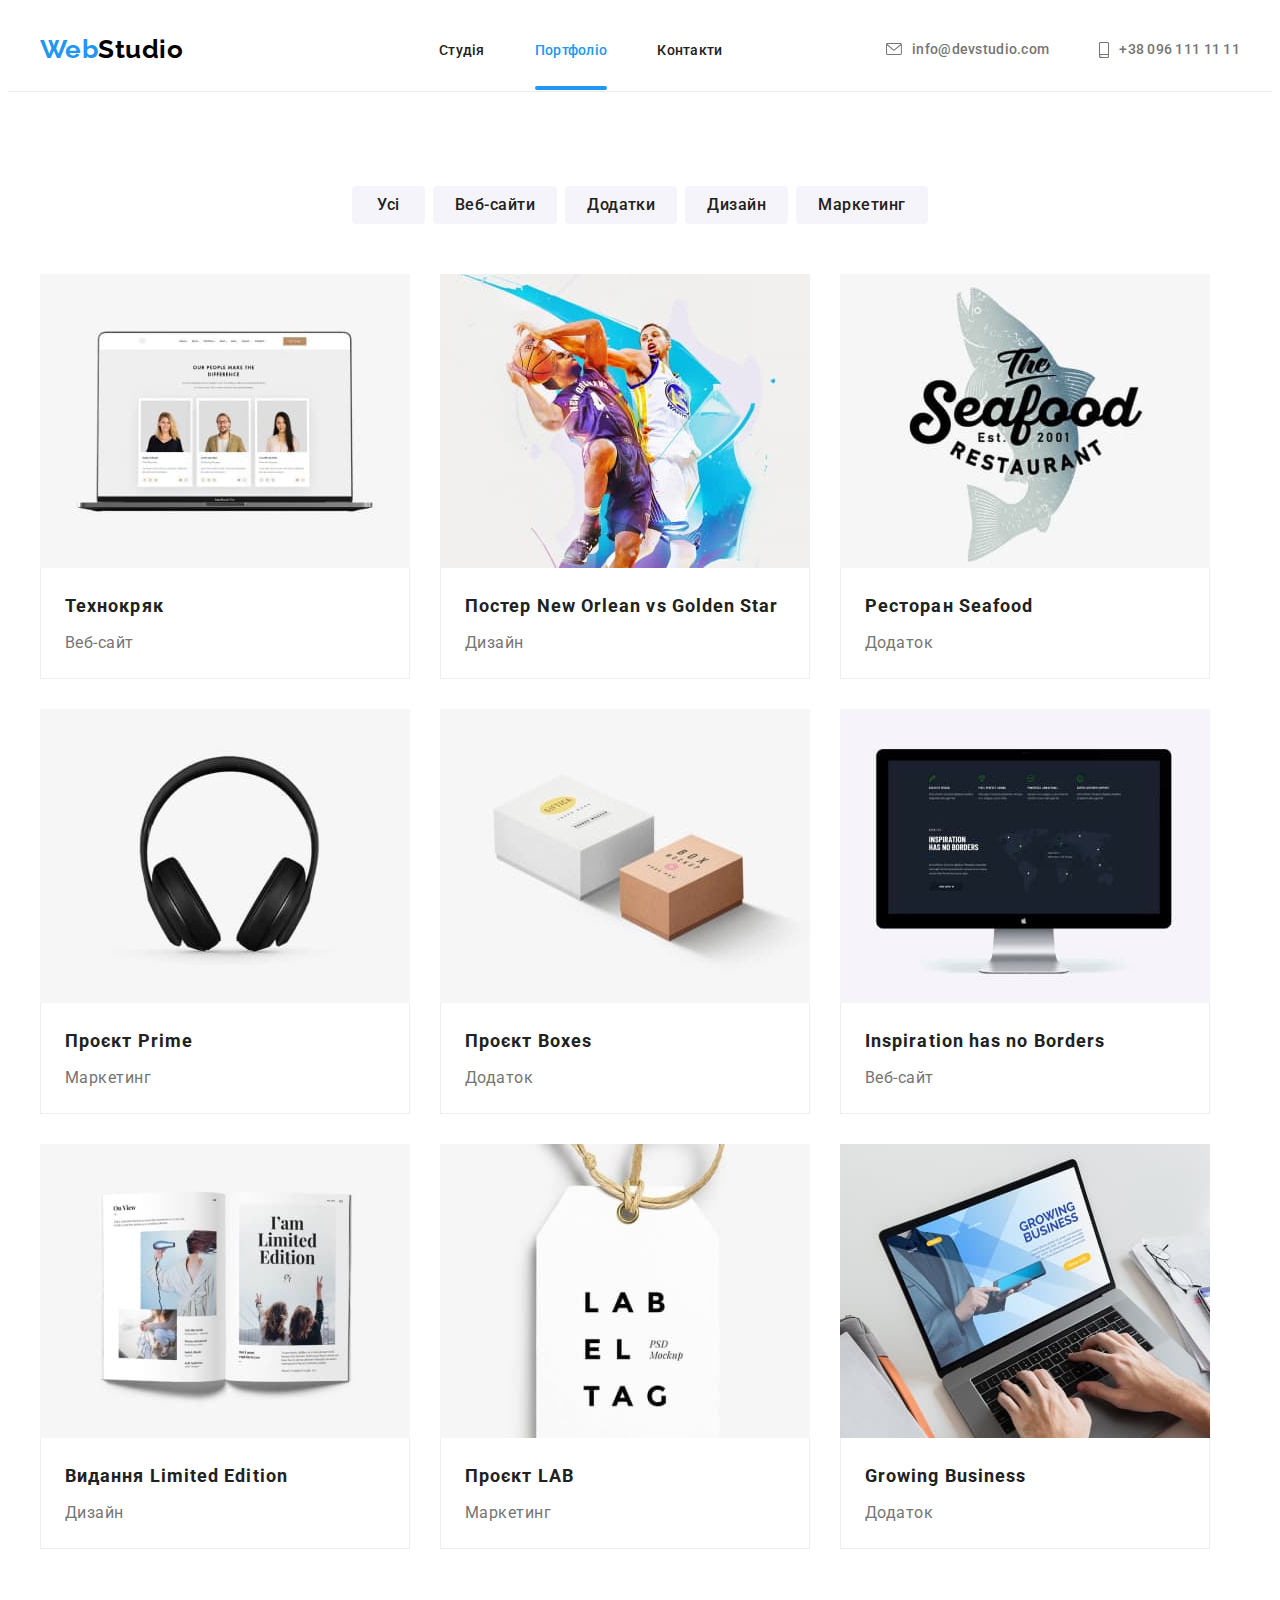
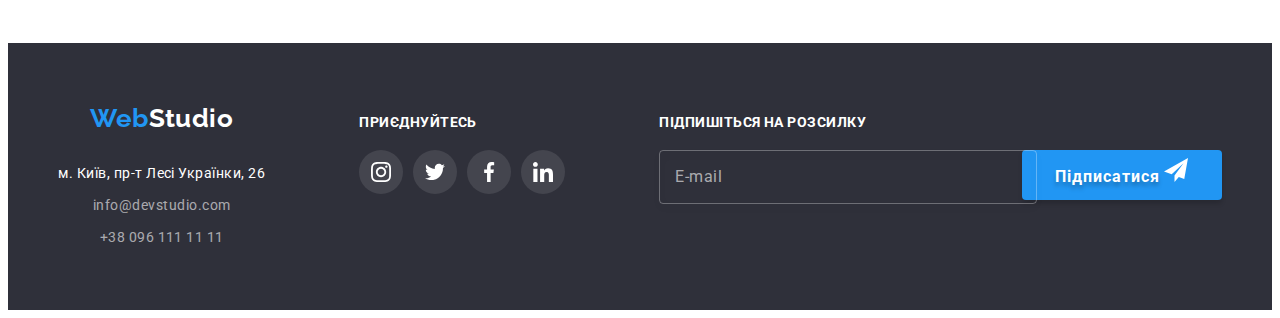
==== commit 36bf350d: "додав картинки в двух розмірах" ====
--- a/portfolio.html
+++ b/portfolio.html
@@ -89,7 +89,8 @@
                   <div class="thumb">
                     <img
                       class="thumb__image"
-                      src="./images/project-1.jpg"
+                      srcset="./images/desktop-project1-1x.jpg, ./images/desktop-project1-2x.jpg"
+                      src="./images/desktop-project1-1x.jpg"
                       alt="Проект"
                       width="370"
                     />
@@ -111,7 +112,8 @@
                   <div class="thumb">
                     <img
                       class="thumb__image"
-                      src="./images/project-2.jpg"
+                      srcset="./images/desktop-project2-1x.jpg, ./images/desktop-project2-2x.jpg"
+                      src="./images/desktop-project2-1x.jpg"
                       alt="Проект"
                       width="370"
                     />
@@ -135,7 +137,8 @@
                   <div class="thumb">
                     <img
                       class="thumb__image"
-                      src="./images/project-3.jpg"
+                      srcset="./images/desktop-project3-1x.jpg, ./images/desktop-project3-2x.jpg"
+                      src="./images/desktop-project3-1x.jpg"
                       alt="Проект"
                       width="370"
                     />
@@ -159,7 +162,8 @@
                   <div class="thumb">
                     <img
                       class="thumb__image"
-                      src="./images/project-4.jpg"
+                      srcset="./images/desktop-project4-1x.jpg, ./images/desktop-project4-2x.jpg"
+                      src="./images/desktop-project4-1x.jpg"
                       alt="Проект"
                       width="370"
                     />
@@ -183,7 +187,8 @@
                   <div class="thumb">
                     <img
                       class="thumb__image"
-                      src="./images/project-5.jpg"
+                      srcset="./images/desktop-project5-1x.jpg, ./images/desktop-project5-2x.jpg"
+                      src="./images/desktop-project5-1x.jpg"
                       alt="Проект"
                       width="370"
                     />
@@ -207,7 +212,8 @@
                   <div class="thumb">
                     <img
                       class="thumb__image"
-                      src="./images/project-6.jpg"
+                      srcset="./images/desktop-project6-1x.jpg, ./images/desktop-project6-2x.jpg"
+                      src="./images/desktop-project6-1x.jpg"
                       alt="Проект"
                       width="370"
                     />
@@ -231,7 +237,8 @@
                   <div class="thumb">
                     <img
                       class="thumb__image"
-                      src="./images/project-7.jpg"
+                      srcset="./images/desktop-project7-1x.jpg, ./images/desktop-project7-2x.jpg"
+                      src="./images/desktop-project7-1x.jpg"
                       alt="Проект"
                       width="370"
                     />
@@ -253,7 +260,8 @@
                   <div class="thumb">
                     <img
                       class="thumb__image"
-                      src="./images/project-8.jpg"
+                      srcset="./images/desktop-project8-1x.jpg, ./images/desktop-project8-2x.jpg"
+                      src="./images/desktop-project8-1x.jpg"
                       alt="Проект"
                       width="370"
                     />
@@ -276,7 +284,8 @@
                   <div class="thumb">
                     <img
                       class="thumb__image"
-                      src="./images/project-9.jpg"
+                      srcset="./images/desktop-project9-1x.jpg, ./images/desktop-project9-2x.jpg"
+                      src="./images/desktop-project9-1x.jpg"
                       alt="Проект"
                       width="370"
                     />
--- a/css/main.min.css
+++ b/css/main.min.css
@@ -1 +1 @@
-:root{--primary-text-color: #757575;--title-text-color: #212121;--accent-color: #2196f3;--primary-white-color: #ffffff;--tra: 250ms cubic-bezier(0.4, 0, 0.2, 1)}h1,h2,h3,h4,h5,h6,p{margin:0}ul{list-style:none;margin:0;padding:0}.link{text-decoration:none}img{display:block;max-width:100%;height:auto}.hidden{position:absolute;width:1px;height:1px;margin:-1px;padding:0;overflow:hidden;border:0;clip:rect(0 0 0 0)}body{background-color:var(--primary-white-color);color:var(--primary-text-color);font-family:"Roboto",sans-serif;letter-spacing:.03em}.container{width:100%;padding-left:15px;padding-right:15px;margin:0 auto}@media screen and (min-width: 480px){.container{max-width:480px}}@media screen and (min-width: 768px){.container{max-width:768px}}@media screen and (min-width: 1200px){.container{max-width:1200px}}@media screen and (min-width: 768px){.menu-container{display:-webkit-box;display:-ms-flexbox;display:flex;-webkit-box-align:center;-ms-flex-align:center;align-items:center;-webkit-box-pack:justify;-ms-flex-pack:justify;justify-content:space-between;-webkit-box-flex:1;-ms-flex-positive:1;flex-grow:1}}.hero__container{padding:0}.logo{color:var(--accent-color);font-family:"Raleway",sans-serif;font-weight:700;font-size:26px;line-height:1.19;text-decoration:none}@media screen and (max-width: 1199px){.logo{font-size:24px;line-height:1.1666666667}}@media screen and (max-width: 767px){.header__logo{padding-top:16px;padding-bottom:16px;font-size:24px;line-height:1.1666666667}}@media screen and (min-width: 768px)and (max-width: 1199px){.header__logo{margin-right:88px}}@media screen and (min-width: 1200px){.header__logo{margin-right:92px}}.logo-part--color-dark{color:#000}.logo-part--color-light{color:var(--primary-white-color)}.btn-primary{cursor:pointer;width:100%;max-width:216px;height:50px;color:var(--primary-white-color);background-color:var(--accent-color);font-family:inherit;font-weight:700;font-size:16px;line-height:1.88;letter-spacing:.06em;text-shadow:0px 4px 4px rgba(0,0,0,.25);border:none;border-radius:4px;-webkit-box-shadow:0px 4px 4px rgba(0,0,0,.15);box-shadow:0px 4px 4px rgba(0,0,0,.15);-webkit-transition:background-color var(--tra);transition:background-color var(--tra)}.btn-primary:hover,.btn-primary:focus{background-color:#188ce8}.btn-secondary{cursor:pointer;padding:6px 22px;color:var(--title-text-color);background-color:#f5f4fa;font-family:inherit;font-weight:500;font-size:16px;line-height:1.63;letter-spacing:.03em;border:none;border-radius:4px;-webkit-transition:color var(--tra),background-color var(--tra),-webkit-box-shadow var(--tra);transition:color var(--tra),background-color var(--tra),-webkit-box-shadow var(--tra);transition:color var(--tra),background-color var(--tra),box-shadow var(--tra);transition:color var(--tra),background-color var(--tra),box-shadow var(--tra),-webkit-box-shadow var(--tra)}.btn-secondary:hover,.btn-secondary:focus{color:var(--primary-white-color);background-color:var(--accent-color);-webkit-box-shadow:0px 3px 1px rgba(0,0,0,.1),0px 1px 2px rgba(0,0,0,.08),0px 2px 2px rgba(0,0,0,.12);box-shadow:0px 3px 1px rgba(0,0,0,.1),0px 1px 2px rgba(0,0,0,.08),0px 2px 2px rgba(0,0,0,.12)}.btn-secondary--all{padding:6px 25px}@media screen and (min-width: 1200px){.section{padding-top:94px;padding-bottom:94px}}@media screen and (max-width: 768px){.section{padding-top:60px;padding-bottom:60px}}.title-section{color:var(--title-text-color);font-size:28px;line-height:1.17;text-align:center}.backdrop{position:fixed;top:0;left:0;width:100%;height:100%;background-color:rgba(0,0,0,.2);z-index:10;overflow-y:scroll;-webkit-transition:opacity var(--tra),visibility var(--tra);transition:opacity var(--tra),visibility var(--tra)}.backdrop.is-hidden{opacity:0;visibility:hidden;pointer-events:none;padding:93px 15px 94px}.modal{position:absolute;top:50%;left:50%;-webkit-transform:translate(-50%, -50%) scale(1) rotate(0);transform:translate(-50%, -50%) scale(1) rotate(0);-webkit-transition:border-radius var(--tra),-webkit-transform var(--tra),-webkit-box-shadow var(--tra);transition:border-radius var(--tra),-webkit-transform var(--tra),-webkit-box-shadow var(--tra);transition:transform var(--tra),border-radius var(--tra),box-shadow var(--tra);transition:transform var(--tra),border-radius var(--tra),box-shadow var(--tra),-webkit-transform var(--tra),-webkit-box-shadow var(--tra);padding:40px;background-color:var(--primary-white-color);border-radius:4px;-webkit-box-shadow:0px 1px 3px rgba(0,0,0,.12),0px 1px 1px rgba(0,0,0,.14),0px 2px 1px rgba(0,0,0,.2);box-shadow:0px 1px 3px rgba(0,0,0,.12),0px 1px 1px rgba(0,0,0,.14),0px 2px 1px rgba(0,0,0,.2)}@media screen and (max-width: 1199px){.modal{width:calc(100% - 30px);max-width:450px}}.backdrop.is-hidden .modal{-webkit-transform:translate(-50%, -50%) scale(1.5) rotate(-360deg);transform:translate(-50%, -50%) scale(1.5) rotate(-360deg);border-radius:50%}.modal-close{position:absolute;top:8px;right:8px;width:30px;height:30px;display:-webkit-box;display:-ms-flexbox;display:flex;-webkit-box-pack:center;-ms-flex-pack:center;justify-content:center;-webkit-box-align:center;-ms-flex-align:center;align-items:center;cursor:pointer;color:#000;background-color:var(--primary-white-color);border:1px solid rgba(0,0,0,.1);border-radius:50%;-webkit-transition:background-color var(--tra),color var(--tra);transition:background-color var(--tra),color var(--tra)}.modal-close:hover,.modal-close:focus{color:var(--accent-color)}.modal-close-icon{fill:currentColor}.modal-title{font-weight:700;font-size:20px;line-height:1.15;text-align:center;color:var(--title-text-color);margin-bottom:12px}.input-label{display:block;margin-bottom:4px;font-size:12px;line-height:1.1666666667;letter-spacing:.01em}.form-field{position:relative;margin-bottom:10px}.form-input{width:100%;height:40px;padding-left:42px;color:#000;border:1px solid rgba(33,33,33,.2);border-radius:4px;background-color:rgba(0,0,0,0);outline:rgba(0,0,0,0);-webkit-transition:border-color var(--tra);transition:border-color var(--tra)}.form-input:focus{border-color:var(--accent-color)}.form-input:not(:focus):not(:-moz-placeholder-shown):invalid{border:1px solid rgba(235,16,16,.781)}.form-input:not(:focus):not(:-ms-input-placeholder):invalid{border:1px solid rgba(235,16,16,.781)}.form-input:not(:focus):not(:placeholder-shown):invalid{border:1px solid rgba(235,16,16,.781)}.form-icon{position:absolute;left:12px;top:50%;-webkit-transform:translateY(-50%);transform:translateY(-50%);-webkit-transition:fill var(--tra);transition:fill var(--tra)}.form-input:focus+.form-icon{fill:var(--accent-color)}.form-comment{width:100%;height:120px;padding:12px 16px;margin-bottom:20px;border:1px solid rgba(33,33,33,.2);border-radius:4px;resize:none;background-color:rgba(0,0,0,0);outline:rgba(0,0,0,0);-webkit-transition:border-color var(--tra);transition:border-color var(--tra)}.form-comment:focus{border-color:var(--accent-color)}.form-comment::-webkit-input-placeholder{font-size:12px;line-height:1.1666666667;letter-spacing:.01em;color:rgba(117,117,117,.5)}.form-comment::-moz-placeholder{font-size:12px;line-height:1.1666666667;letter-spacing:.01em;color:rgba(117,117,117,.5)}.form-comment:-ms-input-placeholder{font-size:12px;line-height:1.1666666667;letter-spacing:.01em;color:rgba(117,117,117,.5)}.form-comment::-ms-input-placeholder{font-size:12px;line-height:1.1666666667;letter-spacing:.01em;color:rgba(117,117,117,.5)}.form-comment::placeholder{font-size:12px;line-height:1.1666666667;letter-spacing:.01em;color:rgba(117,117,117,.5)}.form-checkbox{position:absolute;left:25px;top:10px}.checkbox-label{position:relative;display:-webkit-box;display:-ms-flexbox;display:flex;-webkit-box-pack:center;-ms-flex-pack:center;justify-content:center;-webkit-box-align:center;-ms-flex-align:center;align-items:center;margin-bottom:30px;font-size:12px;line-height:1.1666666667}.checkbox-icon{width:16px;height:15px;margin-right:7px;border:2px solid var(--title-text-color);border-radius:2px;-webkit-box-shadow:0px 4px 4px rgba(0,0,0,.25);box-shadow:0px 4px 4px rgba(0,0,0,.25);display:-webkit-box;display:-ms-flexbox;display:flex;-webkit-box-pack:center;-ms-flex-pack:center;justify-content:center;-webkit-box-align:center;-ms-flex-align:center;align-items:center;fill:rgba(0,0,0,0);-webkit-transition:background-color var(--tra),border var(--tra),fill var(--tra),border-color var(--tra),-webkit-box-shadow var(--tra);transition:background-color var(--tra),border var(--tra),fill var(--tra),border-color var(--tra),-webkit-box-shadow var(--tra);transition:background-color var(--tra),border var(--tra),box-shadow var(--tra),fill var(--tra),border-color var(--tra);transition:background-color var(--tra),border var(--tra),box-shadow var(--tra),fill var(--tra),border-color var(--tra),-webkit-box-shadow var(--tra)}.form-checkbox:checked+.checkbox-icon{background-color:var(--accent-color);border:none;-webkit-box-shadow:none;box-shadow:none;fill:var(--primary-white-color)}.form-checkbox:focus+.checkbox-icon{border-color:var(--accent-color)}.checkbox-label .checkbox-policy{display:block;margin-left:7px;text-decoration:underline;color:var(--accent-color)}.modal .btn-primary{width:100%;max-width:200px;display:block;margin:0 auto}.header{position:relative;border-bottom:1px solid #ececec}.header__container{display:-webkit-box;display:-ms-flexbox;display:flex;-webkit-box-align:center;-ms-flex-align:center;align-items:center;-webkit-box-pack:justify;-ms-flex-pack:justify;justify-content:space-between}@media screen and (min-width: 768px){.menu{display:-webkit-box;display:-ms-flexbox;display:flex;gap:50px;padding-top:32px;padding-bottom:32px}}.menu__link{padding-top:32px;padding-bottom:32px;color:var(--title-text-color);font-weight:500;font-size:14px;line-height:1.14;letter-spacing:.02em;text-decoration:none;-webkit-transition:color var(--tra);transition:color var(--tra)}.menu__link:hover,.menu__link:focus{color:var(--accent-color)}.menu__link.current{position:relative;color:var(--accent-color)}.menu__link.current::after{position:absolute;left:0;bottom:0;content:"";width:100%;height:4px;background-color:var(--accent-color);border-radius:2px}@media screen and (min-width: 1200px){.contacts{display:-webkit-box;display:-ms-flexbox;display:flex;gap:50px}}@media screen and (min-width: 768px)and (max-width: 1199px){.contacts{display:-webkit-box;display:-ms-flexbox;display:flex;-webkit-box-orient:vertical;-webkit-box-direction:normal;-ms-flex-direction:column;flex-direction:column;-webkit-box-align:start;-ms-flex-align:start;align-items:flex-start;gap:10px}}.contacts__link{display:-webkit-box;display:-ms-flexbox;display:flex;gap:10px;-webkit-box-pack:center;-ms-flex-pack:center;justify-content:center;-webkit-box-align:center;-ms-flex-align:center;align-items:center;padding-top:32px;padding-bottom:32px;color:var(--primary-text-color);font-weight:500;font-size:14px;line-height:1.14;letter-spacing:.02em;text-decoration:none;-webkit-transition:color var(--tra);transition:color var(--tra)}.contacts__link:hover,.contacts__link:focus{color:var(--accent-color)}.contacts__icon{fill:currentColor}.menu-button{display:-webkit-inline-box;display:-ms-inline-flexbox;display:inline-flex;margin:0;padding:0;border:none;background-color:rgba(0,0,0,0);z-index:2}@media screen and (min-width: 768px){.menu-button{display:none}}.menu-button:hover,.menu-button:focus{color:var(--accent-color)}.icon-cross{fill:currentColor}.menu-button .icon-cross{display:none}.hero{max-width:100%;margin:0 auto;padding-top:118px;padding-bottom:118px;text-align:center;background-color:#c4c4c4;background-image:-webkit-gradient(linear, left top, left bottom, from(rgba(47, 48, 58, 0.4)), to(rgba(47, 48, 58, 0.4))),url(../images/header-img.jpg);background-image:linear-gradient(rgba(47, 48, 58, 0.4), rgba(47, 48, 58, 0.4)),url(../images/header-img.jpg);background-repeat:no-repeat;background-position:center;background-size:cover}.hero__title{margin-bottom:30px;color:var(--primary-white-color);font-weight:900;font-size:26px;line-height:1.6153846154;letter-spacing:.06em;text-transform:uppercase}.feature__list{display:-webkit-box;display:-ms-flexbox;display:flex;-ms-flex-wrap:wrap;flex-wrap:wrap;gap:30px}.feature__item{display:block}@media screen and (min-width: 768px){.feature__item{width:calc((100% - 30px)/2)}}@media screen and (min-width: 1200px){.feature__item{width:270px}}.feature__icon-wrap{height:120px;display:-webkit-box;display:-ms-flexbox;display:flex;-webkit-box-pack:center;-ms-flex-pack:center;justify-content:center;-webkit-box-align:center;-ms-flex-align:center;align-items:center;margin-bottom:30px;background:#f5f4fa;border-radius:4px}.feature__title{margin-bottom:10px;color:var(--title-text-color);font-size:14px;line-height:1.14;text-transform:uppercase}@media screen and (max-width: 480px){.feature__title{text-align:center}}.feature__text{font-size:14px;line-height:1.71}.job{padding-top:0}@media screen and (max-width: 481px){.job{display:none}}.title-section--job{margin-bottom:50px}.job__list{display:-webkit-box;display:-ms-flexbox;display:flex;gap:30px}.job__item{position:relative}.job__title{position:absolute;bottom:0;left:0;width:100%;padding-top:27px;padding-bottom:27px;color:var(--primary-white-color);font-size:14px;line-height:1.1428571429;text-align:center;text-transform:uppercase;background:rgba(47,48,58,.8)}.team{background:#f5f4fa}.title-section{color:var(--title-text-color);font-size:28px;line-height:1.1785714286;text-align:center}@media screen and (min-width: 1200px){.title-section{font-size:36px;line-height:1.1666666667}}.title-section--team{margin-bottom:30px}@media screen and (min-width: 1200px){.title-section--team{margin-bottom:50px}}.grid-team{display:-webkit-box;display:-ms-flexbox;display:flex;-ms-flex-wrap:wrap;flex-wrap:wrap;-webkit-box-pack:center;-ms-flex-pack:center;justify-content:center;gap:30px}.grid-team__item{background:var(--primary-white-color);-webkit-box-shadow:0px 1px 3px rgba(0,0,0,.12),0px 1px 1px rgba(0,0,0,.14),0px 2px 1px rgba(0,0,0,.2);box-shadow:0px 1px 3px rgba(0,0,0,.12),0px 1px 1px rgba(0,0,0,.14),0px 2px 1px rgba(0,0,0,.2);border-radius:0px 0px 4px 4px}@media screen and (min-width: 768px){.grid-team__item{width:calc((100% - 30px)/2)}}@media screen and (min-width: 1200px){.grid-team__item{width:270px}}.person__image{display:block;width:100%}.person__card{padding-top:30px;padding-bottom:30px}.person__card-title{margin-bottom:10px;color:var(--title-text-color);font-weight:500;font-size:16px;line-height:1.19;text-align:center}.person__card-text{margin-bottom:16px;font-size:16px;line-height:1.19;text-align:center;letter-spacing:.03em}.soc-person{display:-webkit-box;display:-ms-flexbox;display:flex;-webkit-box-pack:center;-ms-flex-pack:center;justify-content:center;gap:10px}.soc-person__item{width:44px;height:44px}.soc-person__link{display:-webkit-box;display:-ms-flexbox;display:flex;-webkit-box-pack:center;-ms-flex-pack:center;justify-content:center;-webkit-box-align:center;-ms-flex-align:center;align-items:center;width:100%;height:100%;color:#afb1b8;background-color:var(--primary-white-color);border-radius:50%;-webkit-transition:color var(--tra),background-color var(--tra);transition:color var(--tra),background-color var(--tra)}.soc-person__link:hover,.soc-person__link:focus{color:var(--primary-white-color);background-color:var(--accent-color)}.soc-person__icon{fill:currentColor}.title-section--clients{margin-bottom:30px}@media screen and (min-width: 1200px){.title-section--clients{margin-bottom:50px;font-size:36px}}.clients__list{display:-webkit-box;display:-ms-flexbox;display:flex;-ms-flex-wrap:wrap;flex-wrap:wrap;-webkit-box-pack:center;-ms-flex-pack:center;justify-content:center;gap:30px}.clients__item{width:170px;height:92px}@media screen and (max-width: 767px){.clients__item{width:calc((100% - 30px)/2)}}@media screen and (min-width: 768px)and (max-width: 1199px){.clients__item{width:calc((100% - 60px)/3)}}.clients__link{display:-webkit-box;display:-ms-flexbox;display:flex;-webkit-box-pack:center;-ms-flex-pack:center;justify-content:center;-webkit-box-align:center;-ms-flex-align:center;align-items:center;width:100%;height:100%;color:#afb1b8;background-color:var(--primary-white-color);border:1px solid #afb1b8;border-radius:4px;-webkit-transition:color var(--tra),border-color var(--tra);transition:color var(--tra),border-color var(--tra)}.clients__link:hover,.clients__link:focus{color:var(--accent-color);border-color:var(--accent-color)}.clients__icon{fill:currentColor}.footer{padding-top:60px;padding-bottom:60px;background-color:#2f303a}@media screen and (min-width: 1200px){.footer__container{display:-webkit-box;display:-ms-flexbox;display:flex;-webkit-box-align:baseline;-ms-flex-align:baseline;align-items:baseline;-webkit-box-pack:center;-ms-flex-pack:center;justify-content:center}}.footer-container__wrap{margin-bottom:60px}@media screen and (min-width: 768px){.footer-container__wrap{display:-webkit-box;display:-ms-flexbox;display:flex;-ms-flex-pack:distribute;justify-content:space-around;-webkit-box-align:baseline;-ms-flex-align:baseline;align-items:baseline}}@media screen and (min-width: 1200px){.footer-container__wrap{display:-webkit-box;display:-ms-flexbox;display:flex;-webkit-box-align:baseline;-ms-flex-align:baseline;align-items:baseline;margin:0}}.footer__logo{display:block;margin-bottom:28px}.footer__logo-address-wrap{text-align:center;margin-bottom:60px}@media screen and (min-width: 768px){.footer__logo-address-wrap{margin:0}}.address__item{display:block}.address__item:not(:last-child){margin-bottom:8px}.address__link-address{color:var(--primary-white-color);font-style:normal;font-size:14px;line-height:1.71;text-decoration:none;-webkit-transition:color var(--tra);transition:color var(--tra)}.address__link-address:hover,.address__link-address:focus{color:var(--accent-color)}.address__link{color:rgba(255,255,255,.6);font-style:normal;font-size:14px;line-height:1.71;text-decoration:none;-webkit-transition:color var(--tra);transition:color var(--tra)}.address__link:hover,.address__link:focus{color:var(--accent-color)}.footer__social{text-align:center}@media screen and (min-width: 1200px){.footer__social{text-align:left;margin-left:94px}}.social__title,.form-wrap_title{margin-bottom:20px;font-weight:700;font-size:14px;line-height:1.1428571429;text-transform:uppercase;color:var(--primary-white-color)}.social__list{display:-webkit-box;display:-ms-flexbox;display:flex;-webkit-box-pack:center;-ms-flex-pack:center;justify-content:center;gap:10px}.social__item{width:44px;height:44px}.social__link{display:-webkit-box;display:-ms-flexbox;display:flex;-webkit-box-pack:center;-ms-flex-pack:center;justify-content:center;-webkit-box-align:center;-ms-flex-align:center;align-items:center;width:100%;height:100%;color:var(--primary-white-color);background-color:rgba(255,255,255,.1);border-radius:50%;-webkit-transition:background-color var(--tra);transition:background-color var(--tra)}.social__link:hover,.social__link:focus{background-color:var(--accent-color)}.social__icon{fill:currentColor}.footer__form-wrap{text-align:center;margin-left:auto}@media screen and (min-width: 1200px){.footer__form-wrap{text-align:left;margin-left:94px}}.footer-form{position:relative;margin:0 auto}@media screen and (max-width: 1199px){.footer-form{gap:20px;-webkit-box-orient:vertical;-webkit-box-direction:normal;-ms-flex-direction:column;flex-direction:column;-webkit-box-align:center;-ms-flex-align:center;align-items:center}}.footer-form__field{position:relative;margin:0 auto 20px;max-width:450px}@media screen and (min-width: 1200px){.footer-form__field{display:inline-block;width:358px;margin:0}}.footer-form__input{width:100%;height:50px;padding-left:16px;font-size:16px;line-height:1.25;letter-spacing:.03em;color:rgba(255,255,255,.6);border:1px solid rgba(255,255,255,.3);-webkit-filter:drop-shadow(0px 4px 4px rgba(0, 0, 0, 0.15));filter:drop-shadow(0px 4px 4px rgba(0, 0, 0, 0.15));border-radius:4px;background-color:rgba(0,0,0,0);outline:rgba(0,0,0,0);-webkit-transition:border-color var(--tra);transition:border-color var(--tra)}.footer-form__input:not(:focus):not(:-moz-placeholder-shown):invalid{border:1px solid rgba(235,16,16,.781)}.footer-form__input:not(:focus):not(:-ms-input-placeholder):invalid{border:1px solid rgba(235,16,16,.781)}.footer-form__input:not(:focus):not(:placeholder-shown):invalid{border:1px solid rgba(235,16,16,.781)}.footer-form__input:focus{border-color:var(--accent-color)}.footer-form__label{position:absolute;left:16px;top:50%;-webkit-transform:translateY(-50%);transform:translateY(-50%);font-size:16px;line-height:1.25;letter-spacing:.03em;color:rgba(255,255,255,.6);-webkit-transition:color var(--tra),-webkit-transform var(--tra);transition:color var(--tra),-webkit-transform var(--tra);transition:transform var(--tra),color var(--tra);transition:transform var(--tra),color var(--tra),-webkit-transform var(--tra)}.footer-form__input:not(:-moz-placeholder-shown)+.footer-form__label{transform:translateY(-44px);color:var(--accent-color)}.footer-form__input:not(:-ms-input-placeholder)+.footer-form__label{transform:translateY(-44px);color:var(--accent-color)}.footer-form__input:focus+.footer-form__label,.footer-form__input:not(:placeholder-shown)+.footer-form__label{-webkit-transform:translateY(-44px);transform:translateY(-44px);color:var(--accent-color)}.footer-form__input:not(:focus)+.footer-form__label{color:rgba(255,255,255,.6)}.footer-form__btn-primary{display:block;gap:10px;-webkit-box-pack:center;-ms-flex-pack:center;justify-content:center;-webkit-box-align:center;-ms-flex-align:center;align-items:center;margin:0 auto;width:200px}@media screen and (min-width: 1200px){.footer-form__btn-primary{display:inline-block}}.footer-btn-icon{fill:var(--primary-white-color)}.filters-list{margin-bottom:50px;display:-webkit-box;display:-ms-flexbox;display:flex;gap:8px;-webkit-box-pack:center;-ms-flex-pack:center;justify-content:center}.grid-portfolio{display:-webkit-box;display:-ms-flexbox;display:flex;gap:30px;-ms-flex-wrap:wrap;flex-wrap:wrap}.project__link{display:block;text-decoration:none;-webkit-transition:-webkit-box-shadow var(--tra);transition:-webkit-box-shadow var(--tra);transition:box-shadow var(--tra);transition:box-shadow var(--tra), -webkit-box-shadow var(--tra)}.project__link:hover,.project__link:focus{-webkit-box-shadow:0px 1px 1px rgba(0,0,0,.12),0px 4px 4px rgba(0,0,0,.06),1px 4px 6px rgba(0,0,0,.16);box-shadow:0px 1px 1px rgba(0,0,0,.12),0px 4px 4px rgba(0,0,0,.06),1px 4px 6px rgba(0,0,0,.16)}.thumb{position:relative;overflow:hidden}.thumb__overlay{position:absolute;left:0;bottom:0;width:100%;height:100%;padding:63px 24px;font-size:18px;line-height:1.5555555556;color:var(--primary-white-color);background-color:rgba(33,150,243,.9);overflow:auto;-webkit-transform:translateY(100%);transform:translateY(100%);-webkit-transition:-webkit-transform var(--tra);transition:-webkit-transform var(--tra);transition:transform var(--tra);transition:transform var(--tra), -webkit-transform var(--tra)}.project__link:hover .thumb__overlay,.project__link:focus .thumb__overlay{-webkit-transform:translateY(0);transform:translateY(0)}.project__card{padding:20px 24px;border:1px solid #eee;border-top:none}.project__card-title{margin-bottom:4px;color:var(--title-text-color);font-size:18px;line-height:2;letter-spacing:.06em}.project__card-text{color:var(--primary-text-color);font-size:16px;line-height:1.88}/*# sourceMappingURL=main.min.css.map */+:root{--primary-text-color: #757575;--title-text-color: #212121;--accent-color: #2196f3;--primary-white-color: #ffffff;--tra: 250ms cubic-bezier(0.4, 0, 0.2, 1)}h1,h2,h3,h4,h5,h6,p{margin:0}ul{list-style:none;margin:0;padding:0}.link{text-decoration:none}img{display:block;max-width:100%;height:auto}.hidden{position:absolute;width:1px;height:1px;margin:-1px;padding:0;overflow:hidden;border:0;clip:rect(0 0 0 0)}body{background-color:var(--primary-white-color);color:var(--primary-text-color);font-family:"Roboto",sans-serif;letter-spacing:.03em}.container{width:100%;padding-left:15px;padding-right:15px;margin:0 auto}@media screen and (min-width: 480px){.container{max-width:480px}}@media screen and (min-width: 768px){.container{max-width:768px}}@media screen and (min-width: 1200px){.container{max-width:1200px}}.menu-container{background-color:#fff}@media screen and (max-width: 767px){.menu-container{width:100vw;height:100vh;max-width:480px;padding:48px 40px;z-index:1;overflow:scroll;display:none;position:fixed;top:0;left:50%;translate:-50%;width:100%}}@media screen and (min-width: 768px){.menu-container{display:-webkit-box;display:-ms-flexbox;display:flex;-webkit-box-align:center;-ms-flex-align:center;align-items:center;-webkit-box-pack:justify;-ms-flex-pack:justify;justify-content:space-between;-webkit-box-flex:1;-ms-flex-positive:1;flex-grow:1}}@media screen and (max-width: 767px){.menu{display:-webkit-box;display:-ms-flexbox;display:flex;-webkit-box-orient:vertical;-webkit-box-direction:normal;-ms-flex-direction:column;flex-direction:column;gap:32px}}@media screen and (max-width: 767px){.menu-container.is-open{display:-webkit-box;display:-ms-flexbox;display:flex;-webkit-box-orient:vertical;-webkit-box-direction:normal;-ms-flex-direction:column;flex-direction:column;-webkit-box-pack:justify;-ms-flex-pack:justify;justify-content:space-between}}.hero__container{padding:0}.logo{color:var(--accent-color);font-family:"Raleway",sans-serif;font-weight:700;font-size:26px;line-height:1.19;text-decoration:none}@media screen and (max-width: 1199px){.logo{font-size:24px;line-height:1.1666666667}}@media screen and (max-width: 767px){.header__logo{padding-top:16px;padding-bottom:16px;font-size:24px;line-height:1.1666666667}}@media screen and (min-width: 768px)and (max-width: 1199px){.header__logo{margin-right:88px}}@media screen and (min-width: 1200px){.header__logo{margin-right:92px}}.logo-part--color-dark{color:#000}.logo-part--color-light{color:var(--primary-white-color)}.btn-primary{cursor:pointer;width:100%;max-width:216px;height:50px;color:var(--primary-white-color);background-color:var(--accent-color);font-family:inherit;font-weight:700;font-size:16px;line-height:1.88;letter-spacing:.06em;text-shadow:0px 4px 4px rgba(0,0,0,.25);border:none;border-radius:4px;-webkit-box-shadow:0px 4px 4px rgba(0,0,0,.15);box-shadow:0px 4px 4px rgba(0,0,0,.15);-webkit-transition:background-color var(--tra);transition:background-color var(--tra)}.btn-primary:hover,.btn-primary:focus{background-color:#188ce8}.btn-secondary{cursor:pointer;padding:6px 22px;color:var(--title-text-color);background-color:#f5f4fa;font-family:inherit;font-weight:500;font-size:16px;line-height:1.63;letter-spacing:.03em;border:none;border-radius:4px;-webkit-transition:color var(--tra),background-color var(--tra),-webkit-box-shadow var(--tra);transition:color var(--tra),background-color var(--tra),-webkit-box-shadow var(--tra);transition:color var(--tra),background-color var(--tra),box-shadow var(--tra);transition:color var(--tra),background-color var(--tra),box-shadow var(--tra),-webkit-box-shadow var(--tra)}.btn-secondary:hover,.btn-secondary:focus{color:var(--primary-white-color);background-color:var(--accent-color);-webkit-box-shadow:0px 3px 1px rgba(0,0,0,.1),0px 1px 2px rgba(0,0,0,.08),0px 2px 2px rgba(0,0,0,.12);box-shadow:0px 3px 1px rgba(0,0,0,.1),0px 1px 2px rgba(0,0,0,.08),0px 2px 2px rgba(0,0,0,.12)}.btn-secondary--all{padding:6px 25px}@media screen and (min-width: 1200px){.section{padding-top:94px;padding-bottom:94px}}@media screen and (max-width: 768px){.section{padding-top:60px;padding-bottom:60px}}.title-section{color:var(--title-text-color);font-size:28px;line-height:1.17;text-align:center}.backdrop{position:fixed;top:0;left:0;width:100%;height:100%;background-color:rgba(0,0,0,.2);z-index:10;overflow-y:scroll;-webkit-transition:opacity var(--tra),visibility var(--tra);transition:opacity var(--tra),visibility var(--tra)}.backdrop.is-hidden{opacity:0;visibility:hidden;pointer-events:none;padding:93px 15px 94px}.modal{position:absolute;top:50%;left:50%;-webkit-transform:translate(-50%, -50%) scale(1) rotate(0);transform:translate(-50%, -50%) scale(1) rotate(0);-webkit-transition:border-radius var(--tra),-webkit-transform var(--tra),-webkit-box-shadow var(--tra);transition:border-radius var(--tra),-webkit-transform var(--tra),-webkit-box-shadow var(--tra);transition:transform var(--tra),border-radius var(--tra),box-shadow var(--tra);transition:transform var(--tra),border-radius var(--tra),box-shadow var(--tra),-webkit-transform var(--tra),-webkit-box-shadow var(--tra);padding:40px;background-color:var(--primary-white-color);border-radius:4px;-webkit-box-shadow:0px 1px 3px rgba(0,0,0,.12),0px 1px 1px rgba(0,0,0,.14),0px 2px 1px rgba(0,0,0,.2);box-shadow:0px 1px 3px rgba(0,0,0,.12),0px 1px 1px rgba(0,0,0,.14),0px 2px 1px rgba(0,0,0,.2)}@media screen and (max-width: 1199px){.modal{width:calc(100% - 30px);max-width:450px}}.backdrop.is-hidden .modal{-webkit-transform:translate(-50%, -50%) scale(1.5) rotate(-360deg);transform:translate(-50%, -50%) scale(1.5) rotate(-360deg);border-radius:50%}.modal-close{position:absolute;top:8px;right:8px;width:30px;height:30px;display:-webkit-box;display:-ms-flexbox;display:flex;-webkit-box-pack:center;-ms-flex-pack:center;justify-content:center;-webkit-box-align:center;-ms-flex-align:center;align-items:center;cursor:pointer;color:#000;background-color:var(--primary-white-color);border:1px solid rgba(0,0,0,.1);border-radius:50%;-webkit-transition:background-color var(--tra),color var(--tra);transition:background-color var(--tra),color var(--tra)}.modal-close:hover,.modal-close:focus{color:var(--accent-color)}.modal-close-icon{fill:currentColor}.modal-title{font-weight:700;font-size:20px;line-height:1.15;text-align:center;color:var(--title-text-color);margin-bottom:12px}.input-label{display:block;margin-bottom:4px;font-size:12px;line-height:1.1666666667;letter-spacing:.01em}.form-field{position:relative;margin-bottom:10px}.form-input{width:100%;height:40px;padding-left:42px;color:#000;border:1px solid rgba(33,33,33,.2);border-radius:4px;background-color:rgba(0,0,0,0);outline:rgba(0,0,0,0);-webkit-transition:border-color var(--tra);transition:border-color var(--tra)}.form-input:focus{border-color:var(--accent-color)}.form-input:not(:focus):not(:-moz-placeholder-shown):invalid{border:1px solid rgba(235,16,16,.781)}.form-input:not(:focus):not(:-ms-input-placeholder):invalid{border:1px solid rgba(235,16,16,.781)}.form-input:not(:focus):not(:placeholder-shown):invalid{border:1px solid rgba(235,16,16,.781)}.form-icon{position:absolute;left:12px;top:50%;-webkit-transform:translateY(-50%);transform:translateY(-50%);-webkit-transition:fill var(--tra);transition:fill var(--tra)}.form-input:focus+.form-icon{fill:var(--accent-color)}.form-comment{width:100%;height:120px;padding:12px 16px;margin-bottom:20px;border:1px solid rgba(33,33,33,.2);border-radius:4px;resize:none;background-color:rgba(0,0,0,0);outline:rgba(0,0,0,0);-webkit-transition:border-color var(--tra);transition:border-color var(--tra)}.form-comment:focus{border-color:var(--accent-color)}.form-comment::-webkit-input-placeholder{font-size:12px;line-height:1.1666666667;letter-spacing:.01em;color:rgba(117,117,117,.5)}.form-comment::-moz-placeholder{font-size:12px;line-height:1.1666666667;letter-spacing:.01em;color:rgba(117,117,117,.5)}.form-comment:-ms-input-placeholder{font-size:12px;line-height:1.1666666667;letter-spacing:.01em;color:rgba(117,117,117,.5)}.form-comment::-ms-input-placeholder{font-size:12px;line-height:1.1666666667;letter-spacing:.01em;color:rgba(117,117,117,.5)}.form-comment::placeholder{font-size:12px;line-height:1.1666666667;letter-spacing:.01em;color:rgba(117,117,117,.5)}.form-checkbox{position:absolute;left:25px;top:10px}.checkbox-label{position:relative;display:-webkit-box;display:-ms-flexbox;display:flex;-webkit-box-pack:center;-ms-flex-pack:center;justify-content:center;-webkit-box-align:center;-ms-flex-align:center;align-items:center;margin-bottom:30px;font-size:12px;line-height:1.1666666667}.checkbox-icon{width:16px;height:15px;margin-right:7px;border:2px solid var(--title-text-color);border-radius:2px;-webkit-box-shadow:0px 4px 4px rgba(0,0,0,.25);box-shadow:0px 4px 4px rgba(0,0,0,.25);display:-webkit-box;display:-ms-flexbox;display:flex;-webkit-box-pack:center;-ms-flex-pack:center;justify-content:center;-webkit-box-align:center;-ms-flex-align:center;align-items:center;fill:rgba(0,0,0,0);-webkit-transition:background-color var(--tra),border var(--tra),fill var(--tra),border-color var(--tra),-webkit-box-shadow var(--tra);transition:background-color var(--tra),border var(--tra),fill var(--tra),border-color var(--tra),-webkit-box-shadow var(--tra);transition:background-color var(--tra),border var(--tra),box-shadow var(--tra),fill var(--tra),border-color var(--tra);transition:background-color var(--tra),border var(--tra),box-shadow var(--tra),fill var(--tra),border-color var(--tra),-webkit-box-shadow var(--tra)}.form-checkbox:checked+.checkbox-icon{background-color:var(--accent-color);border:none;-webkit-box-shadow:none;box-shadow:none;fill:var(--primary-white-color)}.form-checkbox:focus+.checkbox-icon{border-color:var(--accent-color)}.checkbox-label .checkbox-policy{display:block;margin-left:7px;text-decoration:underline;color:var(--accent-color)}.modal .btn-primary{width:100%;max-width:200px;display:block;margin:0 auto}.header{position:relative;border-bottom:1px solid #ececec}.header__container{display:-webkit-box;display:-ms-flexbox;display:flex;-webkit-box-align:center;-ms-flex-align:center;align-items:center;-webkit-box-pack:justify;-ms-flex-pack:justify;justify-content:space-between}@media screen and (min-width: 768px){.menu{display:-webkit-box;display:-ms-flexbox;display:flex;gap:50px;padding-top:32px;padding-bottom:32px}}.menu__link{padding-top:32px;padding-bottom:32px;color:var(--title-text-color);font-weight:500;font-size:14px;line-height:1.14;letter-spacing:.02em;text-decoration:none;-webkit-transition:color var(--tra);transition:color var(--tra)}.menu__link:hover,.menu__link:focus{color:var(--accent-color)}.menu__link.current{position:relative;color:var(--accent-color)}.menu__link.current::after{position:absolute;left:0;bottom:0;content:"";width:100%;height:4px;background-color:var(--accent-color);border-radius:2px}@media screen and (max-width: 767px){.menu__link.current::after{display:none}}@media screen and (max-width: 767px){.menu__link{font-size:40px;line-height:1.175}}@media screen and (max-width: 767px){.contacts{display:-webkit-box;display:-ms-flexbox;display:flex;-webkit-box-orient:vertical;-webkit-box-direction:reverse;-ms-flex-direction:column-reverse;flex-direction:column-reverse;gap:32px;margin-bottom:64px}}@media screen and (min-width: 1200px){.contacts{display:-webkit-box;display:-ms-flexbox;display:flex;gap:50px}}@media screen and (min-width: 768px)and (max-width: 1199px){.contacts{display:-webkit-box;display:-ms-flexbox;display:flex;-webkit-box-orient:vertical;-webkit-box-direction:normal;-ms-flex-direction:column;flex-direction:column;-webkit-box-align:start;-ms-flex-align:start;align-items:flex-start;gap:10px}}.contacts__link{color:var(--primary-text-color);font-weight:500;font-size:14px;line-height:1.14;letter-spacing:.02em;text-decoration:none;-webkit-transition:color var(--tra);transition:color var(--tra)}.contacts__link:hover,.contacts__link:focus{color:var(--accent-color)}@media screen and (max-width: 767px){.contacts__link{font-size:24px;line-height:1.1666666667}}@media screen and (min-width: 768px){.contacts__link{display:-webkit-box;display:-ms-flexbox;display:flex;gap:10px;-webkit-box-pack:center;-ms-flex-pack:center;justify-content:center;-webkit-box-align:center;-ms-flex-align:center;align-items:center}}@media screen and (max-width: 767px){.contacts__link--tel{color:var(--accent-color);font-size:34px;line-height:1.1764705882}}.contacts__icon{fill:currentColor}@media screen and (max-width: 767px){.contacts__icon{display:none}}.menu-button{display:-webkit-inline-box;display:-ms-inline-flexbox;display:inline-flex;margin:0;padding:0;border:none;background-color:rgba(0,0,0,0);z-index:2}@media screen and (min-width: 768px){.menu-button{display:none}}.menu-button:hover,.menu-button:focus{color:var(--accent-color)}.menu-button.is-open .icon-menu{display:none}.icon-cross{fill:currentColor}.menu-button .icon-cross{display:none}.menu-button.is-open .icon-cross{display:block}.mob-soc{display:-webkit-box;display:-ms-flexbox;display:flex;row-gap:10px;-ms-flex-wrap:wrap;flex-wrap:wrap}@media screen and (min-width: 768px){.mob-soc{display:none}}.mob-soc__item{padding-left:10px;padding-right:10px;border-right:1px solid rgba(33,33,33,.2)}.mob-soc__item:nth-child(1){padding-left:0}.mob-soc__item:nth-child(4){padding-right:0;border-right:none}.mob-soc__link{color:var(--accent-color);font-weight:500;font-size:18px;line-height:1.2222222222;letter-spacing:.02em;text-decoration:none}.hero{max-width:100%;margin:0 auto;padding-top:118px;padding-bottom:118px;text-align:center;background-color:#c4c4c4;background-repeat:no-repeat;background-position:center;background-size:cover}@media screen and (min-width: 480px){.hero{background-image:-webkit-gradient(linear, left top, left bottom, from(rgba(47, 48, 58, 0.4)), to(rgba(47, 48, 58, 0.4))),url(../images/tablet-hero-1x.jpg);background-image:linear-gradient(rgba(47, 48, 58, 0.4), rgba(47, 48, 58, 0.4)),url(../images/tablet-hero-1x.jpg)}}@media screen and (min-width: 768px){.hero{background-image:-webkit-gradient(linear, left top, left bottom, from(rgba(47, 48, 58, 0.4)), to(rgba(47, 48, 58, 0.4))),url(../images/desktop-hero-1x.jpg);background-image:linear-gradient(rgba(47, 48, 58, 0.4), rgba(47, 48, 58, 0.4)),url(../images/desktop-hero-1x.jpg)}}.hero__title{margin-bottom:30px;color:var(--primary-white-color);font-weight:900;font-size:26px;line-height:1.6153846154;letter-spacing:.06em;text-transform:uppercase}.feature__list{display:-webkit-box;display:-ms-flexbox;display:flex;-ms-flex-wrap:wrap;flex-wrap:wrap;gap:30px}.feature__item{display:block}@media screen and (min-width: 768px){.feature__item{width:calc((100% - 30px)/2)}}@media screen and (min-width: 1200px){.feature__item{width:270px}}.feature__icon-wrap{height:120px;display:-webkit-box;display:-ms-flexbox;display:flex;-webkit-box-pack:center;-ms-flex-pack:center;justify-content:center;-webkit-box-align:center;-ms-flex-align:center;align-items:center;margin-bottom:30px;background:#f5f4fa;border-radius:4px}.feature__title{margin-bottom:10px;color:var(--title-text-color);font-size:14px;line-height:1.14;text-transform:uppercase}@media screen and (max-width: 480px){.feature__title{text-align:center}}.feature__text{font-size:14px;line-height:1.71}.job{padding-top:0}@media screen and (max-width: 481px){.job{display:none}}.title-section--job{margin-bottom:50px}.job__list{display:-webkit-box;display:-ms-flexbox;display:flex;gap:30px}.job__item{position:relative}.job__title{position:absolute;bottom:0;left:0;width:100%;padding-top:27px;padding-bottom:27px;color:var(--primary-white-color);font-size:14px;line-height:1.1428571429;text-align:center;text-transform:uppercase;background:rgba(47,48,58,.8)}.team{background:#f5f4fa}.title-section{color:var(--title-text-color);font-size:28px;line-height:1.1785714286;text-align:center}@media screen and (min-width: 1200px){.title-section{font-size:36px;line-height:1.1666666667}}.title-section--team{margin-bottom:30px}@media screen and (min-width: 1200px){.title-section--team{margin-bottom:50px}}.grid-team{display:-webkit-box;display:-ms-flexbox;display:flex;-ms-flex-wrap:wrap;flex-wrap:wrap;-webkit-box-pack:center;-ms-flex-pack:center;justify-content:center;gap:30px}.grid-team__item{background:var(--primary-white-color);-webkit-box-shadow:0px 1px 3px rgba(0,0,0,.12),0px 1px 1px rgba(0,0,0,.14),0px 2px 1px rgba(0,0,0,.2);box-shadow:0px 1px 3px rgba(0,0,0,.12),0px 1px 1px rgba(0,0,0,.14),0px 2px 1px rgba(0,0,0,.2);border-radius:0px 0px 4px 4px}@media screen and (min-width: 768px){.grid-team__item{width:calc((100% - 30px)/2)}}@media screen and (min-width: 1200px){.grid-team__item{width:270px}}.person__image{display:block;width:100%}.person__card{padding-top:30px;padding-bottom:30px}.person__card-title{margin-bottom:10px;color:var(--title-text-color);font-weight:500;font-size:16px;line-height:1.19;text-align:center}.person__card-text{margin-bottom:16px;font-size:16px;line-height:1.19;text-align:center;letter-spacing:.03em}.soc-person{display:-webkit-box;display:-ms-flexbox;display:flex;-webkit-box-pack:center;-ms-flex-pack:center;justify-content:center;gap:10px}.soc-person__item{width:44px;height:44px}.soc-person__link{display:-webkit-box;display:-ms-flexbox;display:flex;-webkit-box-pack:center;-ms-flex-pack:center;justify-content:center;-webkit-box-align:center;-ms-flex-align:center;align-items:center;width:100%;height:100%;color:#afb1b8;background-color:var(--primary-white-color);border-radius:50%;-webkit-transition:color var(--tra),background-color var(--tra);transition:color var(--tra),background-color var(--tra)}.soc-person__link:hover,.soc-person__link:focus{color:var(--primary-white-color);background-color:var(--accent-color)}.soc-person__icon{fill:currentColor}.title-section--clients{margin-bottom:30px}@media screen and (min-width: 1200px){.title-section--clients{margin-bottom:50px;font-size:36px}}.clients__list{display:-webkit-box;display:-ms-flexbox;display:flex;-ms-flex-wrap:wrap;flex-wrap:wrap;-webkit-box-pack:center;-ms-flex-pack:center;justify-content:center;gap:30px}.clients__item{width:170px;height:92px}@media screen and (max-width: 767px){.clients__item{width:calc((100% - 30px)/2)}}@media screen and (min-width: 768px)and (max-width: 1199px){.clients__item{width:calc((100% - 60px)/3)}}.clients__link{display:-webkit-box;display:-ms-flexbox;display:flex;-webkit-box-pack:center;-ms-flex-pack:center;justify-content:center;-webkit-box-align:center;-ms-flex-align:center;align-items:center;width:100%;height:100%;color:#afb1b8;background-color:var(--primary-white-color);border:1px solid #afb1b8;border-radius:4px;-webkit-transition:color var(--tra),border-color var(--tra);transition:color var(--tra),border-color var(--tra)}.clients__link:hover,.clients__link:focus{color:var(--accent-color);border-color:var(--accent-color)}.clients__icon{fill:currentColor}.footer{padding-top:60px;padding-bottom:60px;background-color:#2f303a}@media screen and (min-width: 1200px){.footer__container{display:-webkit-box;display:-ms-flexbox;display:flex;-webkit-box-align:baseline;-ms-flex-align:baseline;align-items:baseline;-webkit-box-pack:center;-ms-flex-pack:center;justify-content:center}}.footer-container__wrap{margin-bottom:60px}@media screen and (min-width: 768px){.footer-container__wrap{display:-webkit-box;display:-ms-flexbox;display:flex;-ms-flex-pack:distribute;justify-content:space-around;-webkit-box-align:baseline;-ms-flex-align:baseline;align-items:baseline}}@media screen and (min-width: 1200px){.footer-container__wrap{display:-webkit-box;display:-ms-flexbox;display:flex;-webkit-box-align:baseline;-ms-flex-align:baseline;align-items:baseline;margin:0}}.footer__logo{display:block;margin-bottom:28px}.footer__logo-address-wrap{text-align:center;margin-bottom:60px}@media screen and (min-width: 768px){.footer__logo-address-wrap{margin:0}}.address__item{display:block}.address__item:not(:last-child){margin-bottom:8px}.address__link-address{color:var(--primary-white-color);font-style:normal;font-size:14px;line-height:1.71;text-decoration:none;-webkit-transition:color var(--tra);transition:color var(--tra)}.address__link-address:hover,.address__link-address:focus{color:var(--accent-color)}.address__link{color:rgba(255,255,255,.6);font-style:normal;font-size:14px;line-height:1.71;text-decoration:none;-webkit-transition:color var(--tra);transition:color var(--tra)}.address__link:hover,.address__link:focus{color:var(--accent-color)}.footer__social{text-align:center}@media screen and (min-width: 1200px){.footer__social{text-align:left;margin-left:94px}}.social__title,.form-wrap_title{margin-bottom:20px;font-weight:700;font-size:14px;line-height:1.1428571429;text-transform:uppercase;color:var(--primary-white-color)}.social__list{display:-webkit-box;display:-ms-flexbox;display:flex;-webkit-box-pack:center;-ms-flex-pack:center;justify-content:center;gap:10px}.social__item{width:44px;height:44px}.social__link{display:-webkit-box;display:-ms-flexbox;display:flex;-webkit-box-pack:center;-ms-flex-pack:center;justify-content:center;-webkit-box-align:center;-ms-flex-align:center;align-items:center;width:100%;height:100%;color:var(--primary-white-color);background-color:rgba(255,255,255,.1);border-radius:50%;-webkit-transition:background-color var(--tra);transition:background-color var(--tra)}.social__link:hover,.social__link:focus{background-color:var(--accent-color)}.social__icon{fill:currentColor}.footer__form-wrap{text-align:center;margin-left:auto}@media screen and (min-width: 1200px){.footer__form-wrap{text-align:left;margin-left:94px}}.footer-form{position:relative;margin:0 auto}@media screen and (max-width: 1199px){.footer-form{gap:20px;-webkit-box-orient:vertical;-webkit-box-direction:normal;-ms-flex-direction:column;flex-direction:column;-webkit-box-align:center;-ms-flex-align:center;align-items:center}}.footer-form__field{position:relative;margin:0 auto 20px;max-width:450px}@media screen and (min-width: 1200px){.footer-form__field{display:inline-block;width:358px;margin:0}}.footer-form__input{width:100%;height:50px;padding-left:16px;font-size:16px;line-height:1.25;letter-spacing:.03em;color:rgba(255,255,255,.6);border:1px solid rgba(255,255,255,.3);-webkit-filter:drop-shadow(0px 4px 4px rgba(0, 0, 0, 0.15));filter:drop-shadow(0px 4px 4px rgba(0, 0, 0, 0.15));border-radius:4px;background-color:rgba(0,0,0,0);outline:rgba(0,0,0,0);-webkit-transition:border-color var(--tra);transition:border-color var(--tra)}.footer-form__input:not(:focus):not(:-moz-placeholder-shown):invalid{border:1px solid rgba(235,16,16,.781)}.footer-form__input:not(:focus):not(:-ms-input-placeholder):invalid{border:1px solid rgba(235,16,16,.781)}.footer-form__input:not(:focus):not(:placeholder-shown):invalid{border:1px solid rgba(235,16,16,.781)}.footer-form__input:focus{border-color:var(--accent-color)}.footer-form__label{position:absolute;left:16px;top:50%;-webkit-transform:translateY(-50%);transform:translateY(-50%);font-size:16px;line-height:1.25;letter-spacing:.03em;color:rgba(255,255,255,.6);-webkit-transition:color var(--tra),-webkit-transform var(--tra);transition:color var(--tra),-webkit-transform var(--tra);transition:transform var(--tra),color var(--tra);transition:transform var(--tra),color var(--tra),-webkit-transform var(--tra)}.footer-form__input:not(:-moz-placeholder-shown)+.footer-form__label{transform:translateY(-44px);color:var(--accent-color)}.footer-form__input:not(:-ms-input-placeholder)+.footer-form__label{transform:translateY(-44px);color:var(--accent-color)}.footer-form__input:focus+.footer-form__label,.footer-form__input:not(:placeholder-shown)+.footer-form__label{-webkit-transform:translateY(-44px);transform:translateY(-44px);color:var(--accent-color)}.footer-form__input:not(:focus)+.footer-form__label{color:rgba(255,255,255,.6)}.footer-form__btn-primary{display:-webkit-box;display:-ms-flexbox;display:flex;gap:10px;-webkit-box-pack:center;-ms-flex-pack:center;justify-content:center;-webkit-box-align:center;-ms-flex-align:center;align-items:center;margin:0 auto;width:200px}@media screen and (min-width: 1200px){.footer-form__btn-primary{display:inline-block}}.footer-btn-icon{fill:var(--primary-white-color)}.filters-list{margin-bottom:50px;display:-webkit-box;display:-ms-flexbox;display:flex;gap:8px;-webkit-box-pack:center;-ms-flex-pack:center;justify-content:center}.grid-portfolio{display:-webkit-box;display:-ms-flexbox;display:flex;gap:30px;-ms-flex-wrap:wrap;flex-wrap:wrap}.project__link{display:block;text-decoration:none;-webkit-transition:-webkit-box-shadow var(--tra);transition:-webkit-box-shadow var(--tra);transition:box-shadow var(--tra);transition:box-shadow var(--tra), -webkit-box-shadow var(--tra)}.project__link:hover,.project__link:focus{-webkit-box-shadow:0px 1px 1px rgba(0,0,0,.12),0px 4px 4px rgba(0,0,0,.06),1px 4px 6px rgba(0,0,0,.16);box-shadow:0px 1px 1px rgba(0,0,0,.12),0px 4px 4px rgba(0,0,0,.06),1px 4px 6px rgba(0,0,0,.16)}.thumb{position:relative;overflow:hidden}.thumb__overlay{position:absolute;left:0;bottom:0;width:100%;height:100%;padding:63px 24px;font-size:18px;line-height:1.5555555556;color:var(--primary-white-color);background-color:rgba(33,150,243,.9);overflow:auto;-webkit-transform:translateY(100%);transform:translateY(100%);-webkit-transition:-webkit-transform var(--tra);transition:-webkit-transform var(--tra);transition:transform var(--tra);transition:transform var(--tra), -webkit-transform var(--tra)}.project__link:hover .thumb__overlay,.project__link:focus .thumb__overlay{-webkit-transform:translateY(0);transform:translateY(0)}.project__card{padding:20px 24px;border:1px solid #eee;border-top:none}.project__card-title{margin-bottom:4px;color:var(--title-text-color);font-size:18px;line-height:2;letter-spacing:.06em}.project__card-text{color:var(--primary-text-color);font-size:16px;line-height:1.88}/*# sourceMappingURL=main.min.css.map */